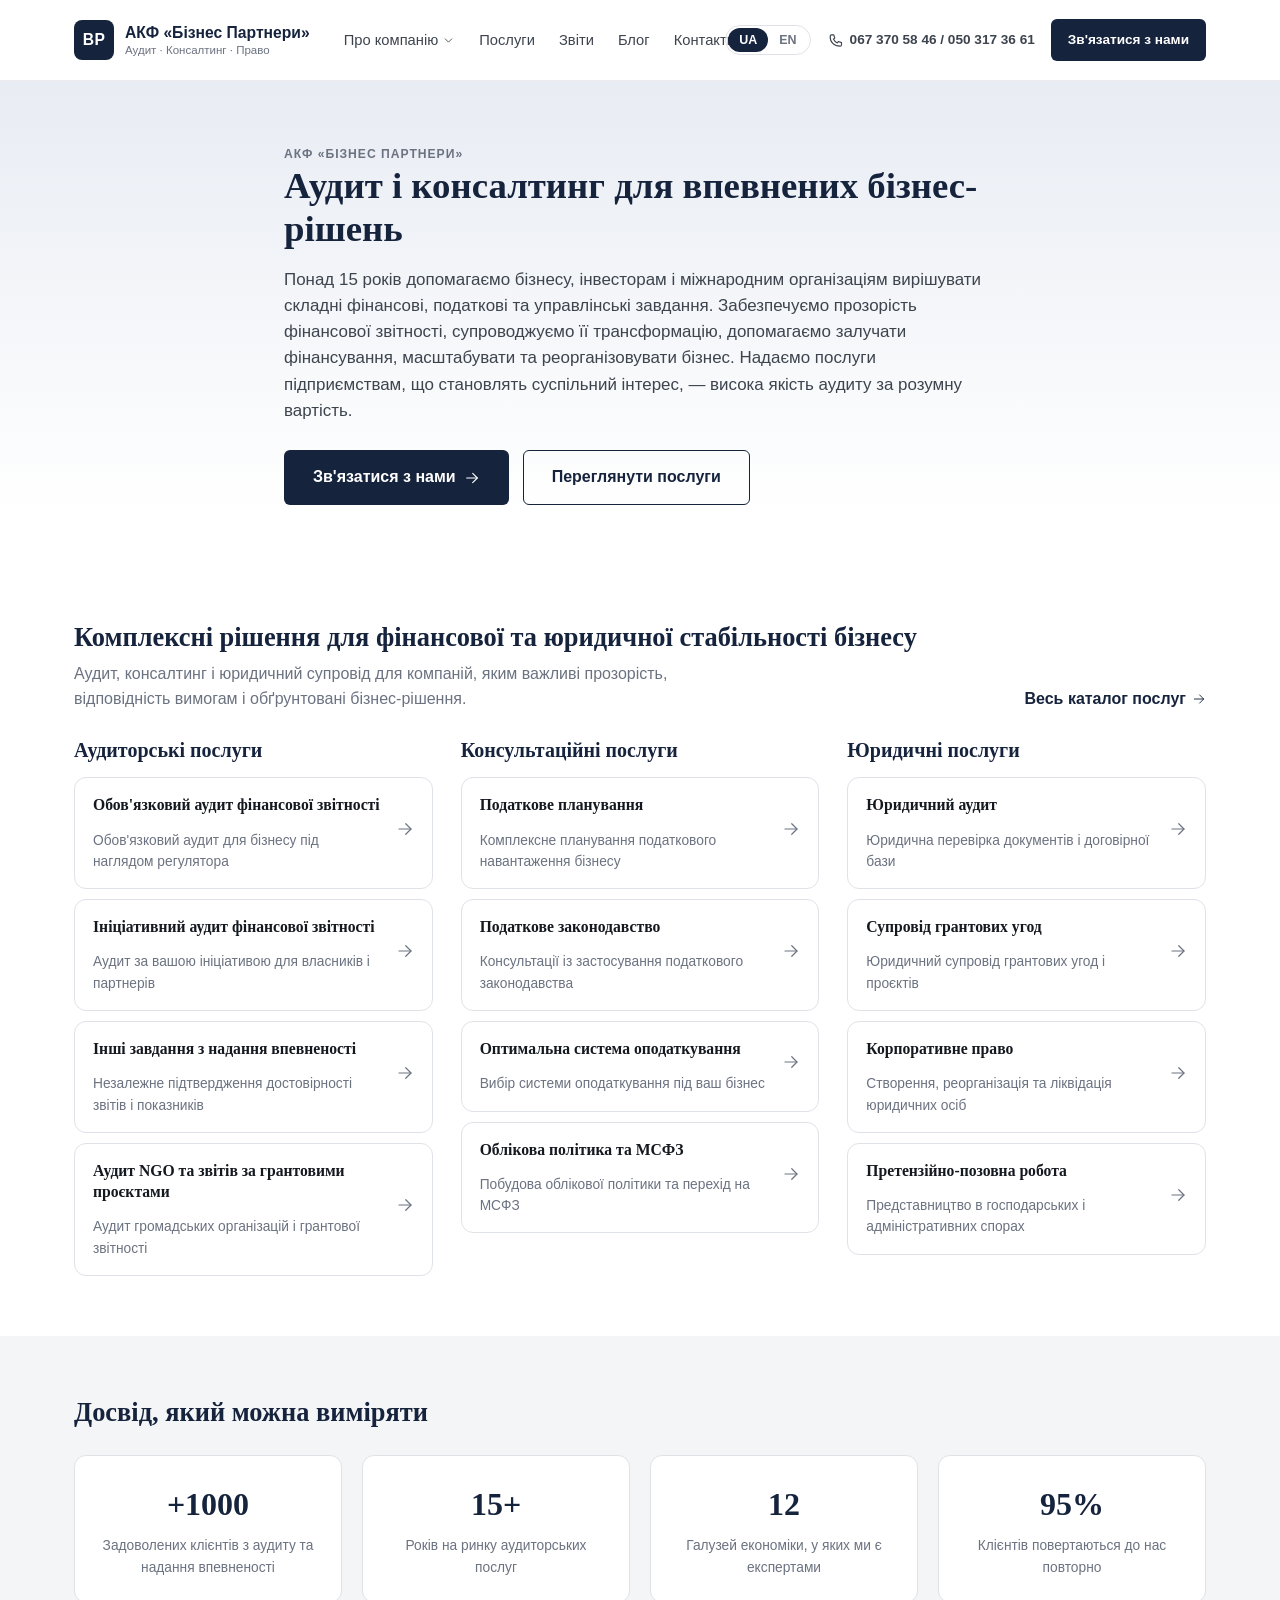
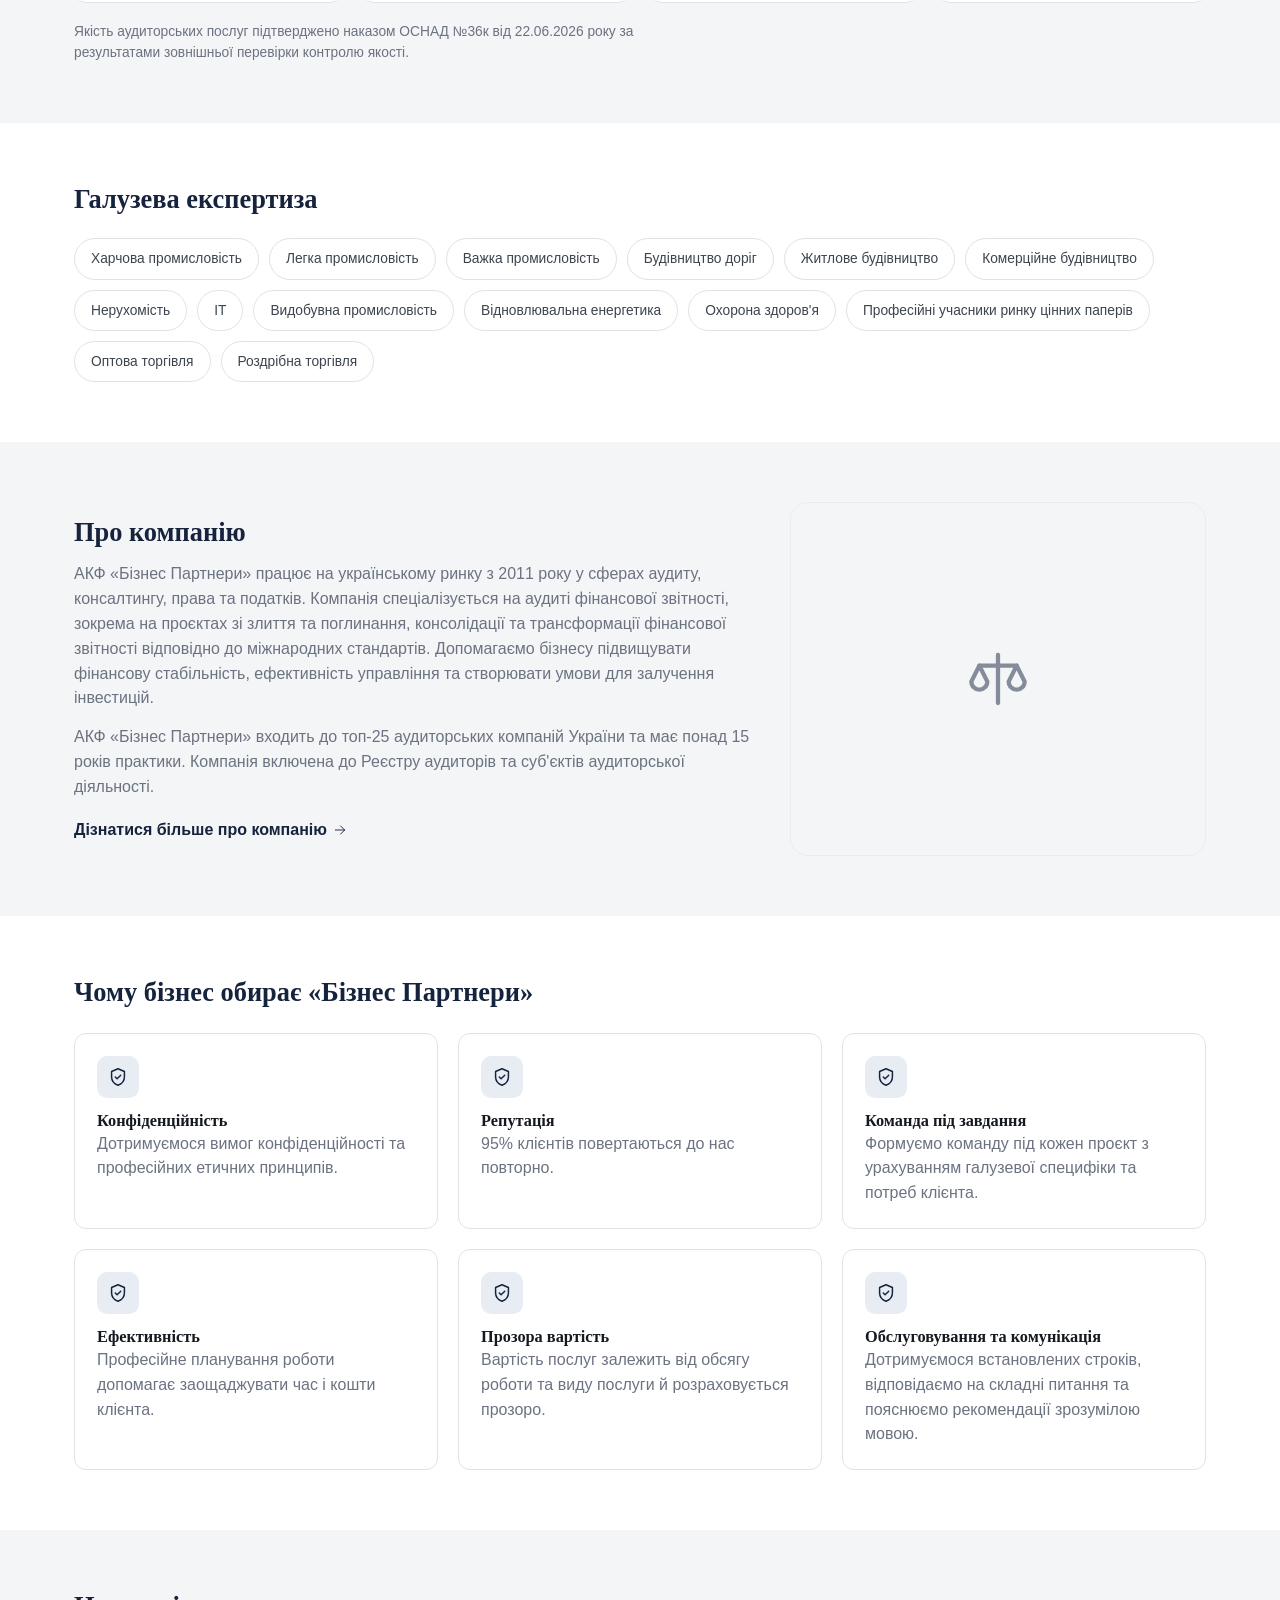
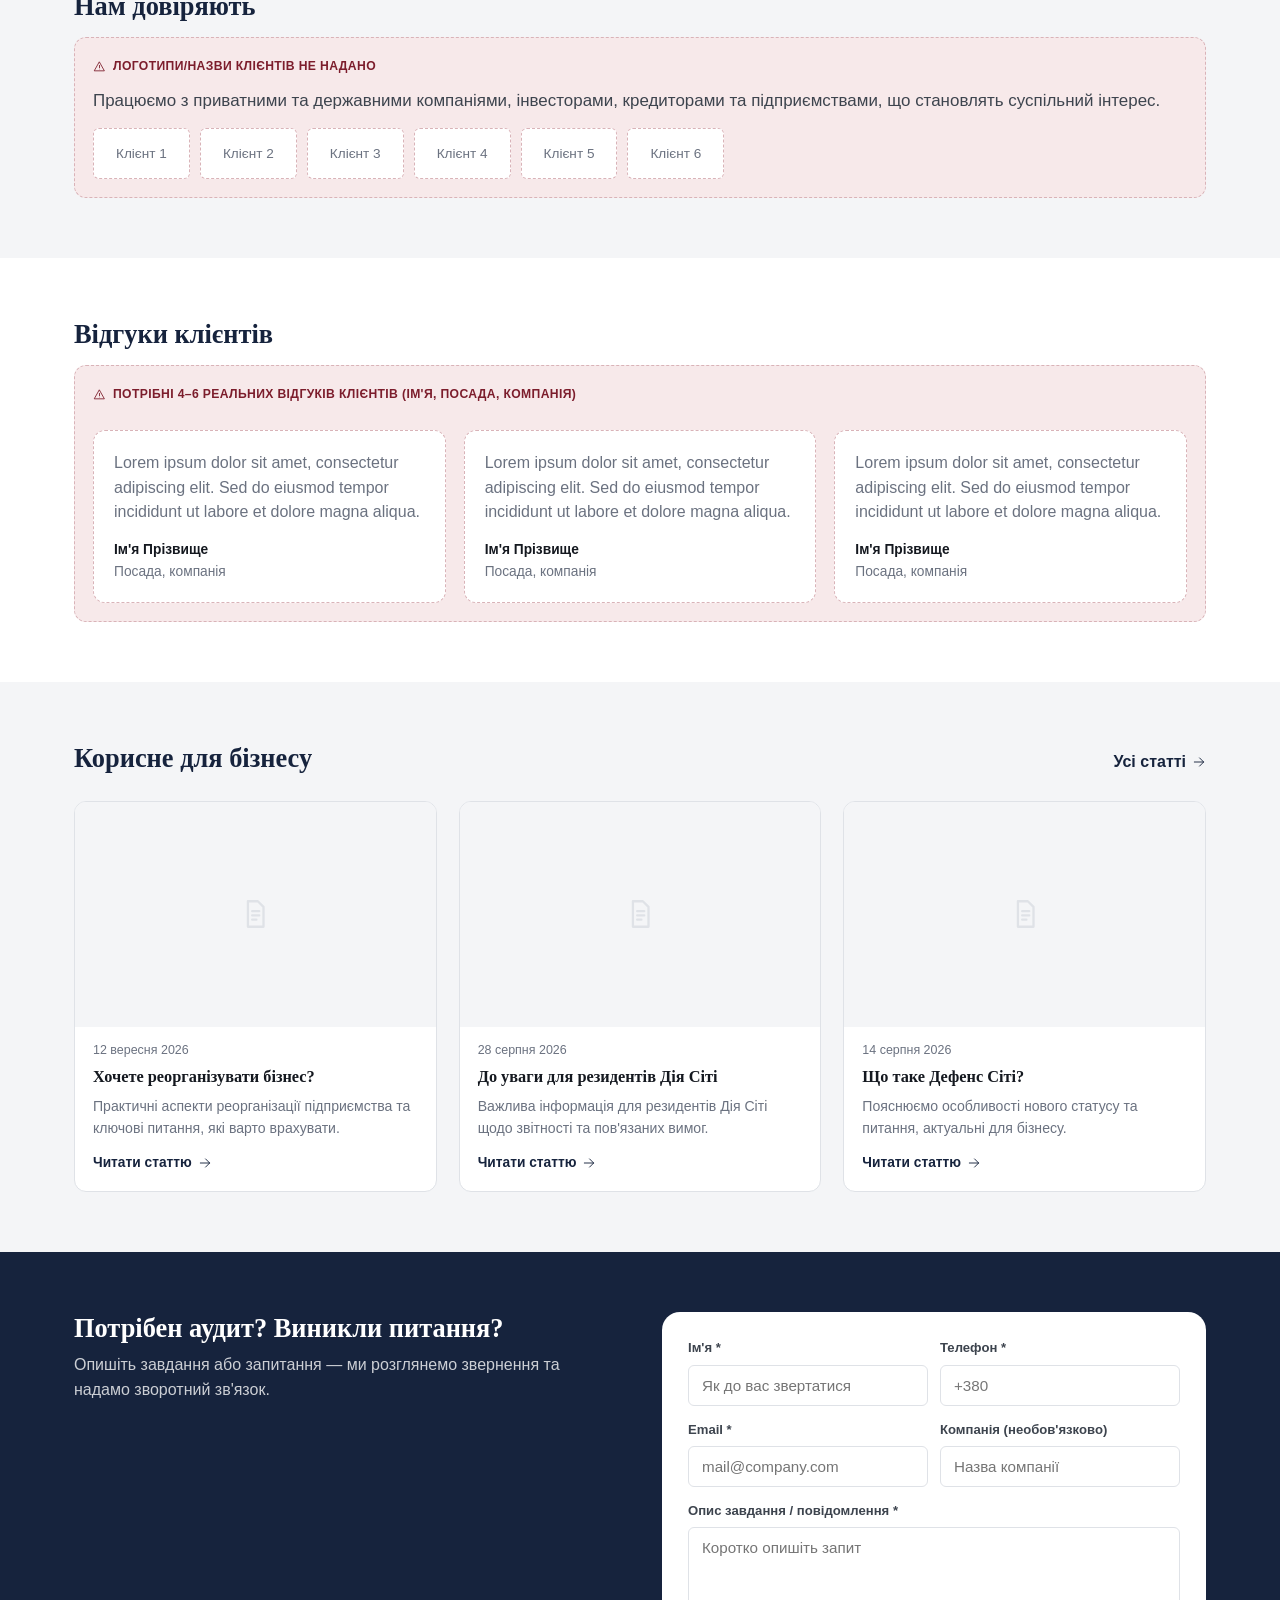
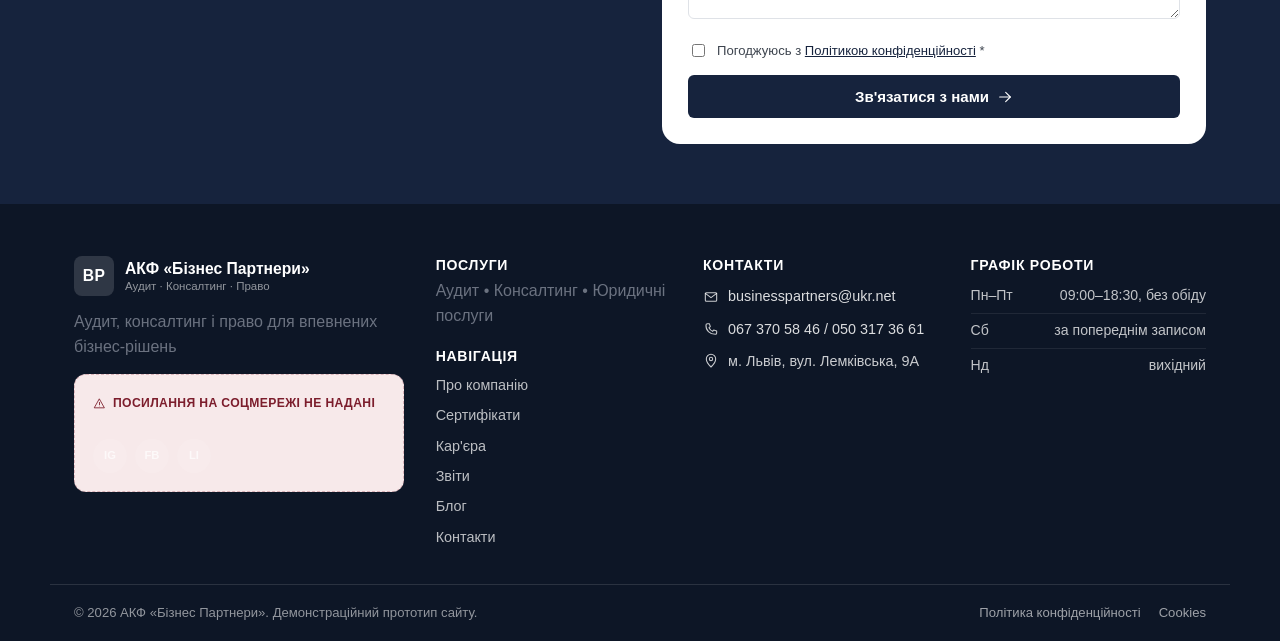
==== index.html @ 234cbbc7 "Перший прототип сайту АКФ «Бізнес Партнери» Повна структура сайту аудиторської компанії: головна, пр" ====
<!DOCTYPE html>
<html lang="uk">
<head>
<meta charset="UTF-8">
<meta name="viewport" content="width=device-width, initial-scale=1.0">
<title>АКФ «Бізнес Партнери» — Аудит, консалтинг і право для впевнених бізнес-рішень</title>
<meta name="description" content="Понад 15 років допомагаємо бізнесу, інвесторам і міжнародним організаціям вирішувати складні фінансові, податкові та управлінські завдання. Забезпечуємо пр…">
<link rel="stylesheet" href="assets/css/style.css">
</head>
<body data-depth="0">
<header class="site-header">
  <div class="container header-row">
    <button type="button" class="mobile-menu-toggle" id="mobile-menu-toggle" aria-label="Меню"><svg width="22" height="22" viewBox="0 0 24 24" fill="none" stroke="currentColor" stroke-width="1.6" stroke-linecap="round" stroke-linejoin="round"><line x1="4" y1="7" x2="20" y2="7"/><line x1="4" y1="12" x2="20" y2="12"/><line x1="4" y1="17" x2="20" y2="17"/></svg></button>
    <a class="brand" href="index.html"><span class="brand-mark">BP</span><span class="brand-text"><span class="brand-name">АКФ «Бізнес Партнери»</span><span class="brand-desc">Аудит · Консалтинг · Право</span></span></a>
    <nav class="main-nav" aria-label="Основна навігація">
      <div class="nav-item has-sub"><a href="about.html" class="">Про компанію <svg width="13" height="13" viewBox="0 0 24 24" fill="none" stroke="currentColor" stroke-width="1.6" stroke-linecap="round" stroke-linejoin="round" class="nav-caret"><polyline points="6,9 12,15 18,9"/></svg></a><div class="sub-menu"><a href="certificates.html">Сертифікати</a><a href="career.html">Кар'єра</a></div></div><a href="services.html" class="nav-link ">Послуги</a><a href="reports.html" class="nav-link ">Звіти</a><a href="blog.html" class="nav-link ">Блог</a><a href="contacts.html" class="nav-link ">Контакти</a>
    </nav>
    <div class="header-actions">
      <div class="lang-switch" id="lang-switch" aria-label="Вибір мови">
        <button type="button" class="lang-opt active" data-lang="ua">UA</button>
        <button type="button" class="lang-opt" data-lang="en" title="Англійська версія готується">EN</button>
      </div>
      <a class="header-phone" href="tel:+380673705846"><svg width="17" height="17" viewBox="0 0 24 24" fill="none" stroke="currentColor" stroke-width="1.6" stroke-linecap="round" stroke-linejoin="round"><path d="M6.5 4h3l1.5 4.5-2 1.5a12 12 0 0 0 5.5 5.5l1.5-2 4.5 1.5v3a2 2 0 0 1-2 2C10 20 4 14 4.5 6a2 2 0 0 1 2-2z"/></svg><span>067 370 58 46 / 050 317 36 61</span></a>
      <a class="btn btn-primary btn-sm" href="contacts.html">Зв'язатися з нами</a>
    </div>
  </div>
  <div class="mobile-nav" id="mobile-nav">
    <a href="about.html">Про компанію</a><a class="mobile-sub" href="certificates.html">— Сертифікати</a><a class="mobile-sub" href="career.html">— Кар'єра</a><a href="services.html">Послуги</a><a href="reports.html">Звіти</a><a href="blog.html">Блог</a><a href="contacts.html">Контакти</a>
    <a class="mobile-nav-phone" href="tel:+380673705846"><svg width="17" height="17" viewBox="0 0 24 24" fill="none" stroke="currentColor" stroke-width="1.6" stroke-linecap="round" stroke-linejoin="round"><path d="M6.5 4h3l1.5 4.5-2 1.5a12 12 0 0 0 5.5 5.5l1.5-2 4.5 1.5v3a2 2 0 0 1-2 2C10 20 4 14 4.5 6a2 2 0 0 1 2-2z"/></svg> 067 370 58 46 / 050 317 36 61</a>
    <a class="btn btn-primary btn-block" href="contacts.html">Зв'язатися з нами</a>
  </div>
</header>
<main id="main">

<section class="hero">
  <div class="container hero-inner">
    <div class="eyebrow">АКФ «Бізнес Партнери»</div>
    <h1 class="h1">Аудит і консалтинг для впевнених бізнес-рішень</h1>
    <p class="lede">Понад 15 років допомагаємо бізнесу, інвесторам і міжнародним організаціям вирішувати складні фінансові, податкові та управлінські завдання. Забезпечуємо прозорість фінансової звітності, супроводжуємо її трансформацію, допомагаємо залучати фінансування, масштабувати та реорганізовувати бізнес. Надаємо послуги підприємствам, що становлять суспільний інтерес, — висока якість аудиту за розумну вартість.</p>
    <div class="hero-actions">
      <a class="btn btn-primary btn-lg" href="contacts.html">Зв'язатися з нами <svg width="16" height="16" viewBox="0 0 24 24" fill="none" stroke="currentColor" stroke-width="1.6" stroke-linecap="round" stroke-linejoin="round"><line x1="4" y1="12" x2="20" y2="12"/><polyline points="13,5 20,12 13,19"/></svg></a>
      <a class="btn btn-outline btn-lg" href="services.html">Переглянути послуги</a>
    </div>
  </div>
</section>

<section class="section">
  <div class="container">
    <div class="head-row"><div><h2 class="h2">Комплексні рішення для фінансової та юридичної стабільності бізнесу</h2><p class="muted" style="max-width:640px;margin-top:8px">Аудит, консалтинг і юридичний супровід для компаній, яким важливі прозорість, відповідність вимогам і обґрунтовані бізнес-рішення.</p></div>
      <a class="link-arrow" href="services.html">Весь каталог послуг <svg width="14" height="14" viewBox="0 0 24 24" fill="none" stroke="currentColor" stroke-width="1.6" stroke-linecap="round" stroke-linejoin="round"><line x1="4" y1="12" x2="20" y2="12"/><polyline points="13,5 20,12 13,19"/></svg></a>
    </div>
    <div class="service-cat-grid"><div class="service-cat-block">
  <h3 class="h3">Аудиторські послуги</h3>
  <div class="service-row-list"><a class="service-row" href="service.html?slug=oboviazkovyi-audyt-finansovoi-zvitnosti">
  <div class="service-row-main">
    <h3 class="h4">Обов'язковий аудит фінансової звітності</h3>
    <p class="muted">Обов'язковий аудит для бізнесу під наглядом регулятора</p>
  </div>
  <span class="service-row-arrow"><svg width="18" height="18" viewBox="0 0 24 24" fill="none" stroke="currentColor" stroke-width="1.6" stroke-linecap="round" stroke-linejoin="round"><line x1="4" y1="12" x2="20" y2="12"/><polyline points="13,5 20,12 13,19"/></svg></span>
</a><a class="service-row" href="service.html?slug=initsiatyvnyi-audyt-finansovoi-zvitnosti">
  <div class="service-row-main">
    <h3 class="h4">Ініціативний аудит фінансової звітності</h3>
    <p class="muted">Аудит за вашою ініціативою для власників і партнерів</p>
  </div>
  <span class="service-row-arrow"><svg width="18" height="18" viewBox="0 0 24 24" fill="none" stroke="currentColor" stroke-width="1.6" stroke-linecap="round" stroke-linejoin="round"><line x1="4" y1="12" x2="20" y2="12"/><polyline points="13,5 20,12 13,19"/></svg></span>
</a><a class="service-row" href="service.html?slug=inshi-zavdannia-z-nadannia-vpevnenosti">
  <div class="service-row-main">
    <h3 class="h4">Інші завдання з надання впевненості</h3>
    <p class="muted">Незалежне підтвердження достовірності звітів і показників</p>
  </div>
  <span class="service-row-arrow"><svg width="18" height="18" viewBox="0 0 24 24" fill="none" stroke="currentColor" stroke-width="1.6" stroke-linecap="round" stroke-linejoin="round"><line x1="4" y1="12" x2="20" y2="12"/><polyline points="13,5 20,12 13,19"/></svg></span>
</a><a class="service-row" href="service.html?slug=audyt-ngo-ta-zvitiv-za-hrantovymy-proiektamy">
  <div class="service-row-main">
    <h3 class="h4">Аудит NGO та звітів за грантовими проєктами</h3>
    <p class="muted">Аудит громадських організацій і грантової звітності</p>
  </div>
  <span class="service-row-arrow"><svg width="18" height="18" viewBox="0 0 24 24" fill="none" stroke="currentColor" stroke-width="1.6" stroke-linecap="round" stroke-linejoin="round"><line x1="4" y1="12" x2="20" y2="12"/><polyline points="13,5 20,12 13,19"/></svg></span>
</a></div>
</div><div class="service-cat-block">
  <h3 class="h3">Консультаційні послуги</h3>
  <div class="service-row-list"><a class="service-row" href="service.html?slug=podatkove-planuvannia">
  <div class="service-row-main">
    <h3 class="h4">Податкове планування</h3>
    <p class="muted">Комплексне планування податкового навантаження бізнесу</p>
  </div>
  <span class="service-row-arrow"><svg width="18" height="18" viewBox="0 0 24 24" fill="none" stroke="currentColor" stroke-width="1.6" stroke-linecap="round" stroke-linejoin="round"><line x1="4" y1="12" x2="20" y2="12"/><polyline points="13,5 20,12 13,19"/></svg></span>
</a><a class="service-row" href="service.html?slug=podatkove-zakonodavstvo">
  <div class="service-row-main">
    <h3 class="h4">Податкове законодавство</h3>
    <p class="muted">Консультації із застосування податкового законодавства</p>
  </div>
  <span class="service-row-arrow"><svg width="18" height="18" viewBox="0 0 24 24" fill="none" stroke="currentColor" stroke-width="1.6" stroke-linecap="round" stroke-linejoin="round"><line x1="4" y1="12" x2="20" y2="12"/><polyline points="13,5 20,12 13,19"/></svg></span>
</a><a class="service-row" href="service.html?slug=optymalna-systema-opodatkuvannia">
  <div class="service-row-main">
    <h3 class="h4">Оптимальна система оподаткування</h3>
    <p class="muted">Вибір системи оподаткування під ваш бізнес</p>
  </div>
  <span class="service-row-arrow"><svg width="18" height="18" viewBox="0 0 24 24" fill="none" stroke="currentColor" stroke-width="1.6" stroke-linecap="round" stroke-linejoin="round"><line x1="4" y1="12" x2="20" y2="12"/><polyline points="13,5 20,12 13,19"/></svg></span>
</a><a class="service-row" href="service.html?slug=oblikova-polityka-ta-msfz">
  <div class="service-row-main">
    <h3 class="h4">Облікова політика та МСФЗ</h3>
    <p class="muted">Побудова облікової політики та перехід на МСФЗ</p>
  </div>
  <span class="service-row-arrow"><svg width="18" height="18" viewBox="0 0 24 24" fill="none" stroke="currentColor" stroke-width="1.6" stroke-linecap="round" stroke-linejoin="round"><line x1="4" y1="12" x2="20" y2="12"/><polyline points="13,5 20,12 13,19"/></svg></span>
</a></div>
</div><div class="service-cat-block">
  <h3 class="h3">Юридичні послуги</h3>
  <div class="service-row-list"><a class="service-row" href="service.html?slug=iurydychnyi-audyt">
  <div class="service-row-main">
    <h3 class="h4">Юридичний аудит</h3>
    <p class="muted">Юридична перевірка документів і договірної бази</p>
  </div>
  <span class="service-row-arrow"><svg width="18" height="18" viewBox="0 0 24 24" fill="none" stroke="currentColor" stroke-width="1.6" stroke-linecap="round" stroke-linejoin="round"><line x1="4" y1="12" x2="20" y2="12"/><polyline points="13,5 20,12 13,19"/></svg></span>
</a><a class="service-row" href="service.html?slug=suprovid-hrantovykh-uhod">
  <div class="service-row-main">
    <h3 class="h4">Супровід грантових угод</h3>
    <p class="muted">Юридичний супровід грантових угод і проєктів</p>
  </div>
  <span class="service-row-arrow"><svg width="18" height="18" viewBox="0 0 24 24" fill="none" stroke="currentColor" stroke-width="1.6" stroke-linecap="round" stroke-linejoin="round"><line x1="4" y1="12" x2="20" y2="12"/><polyline points="13,5 20,12 13,19"/></svg></span>
</a><a class="service-row" href="service.html?slug=korporatyvne-pravo">
  <div class="service-row-main">
    <h3 class="h4">Корпоративне право</h3>
    <p class="muted">Створення, реорганізація та ліквідація юридичних осіб</p>
  </div>
  <span class="service-row-arrow"><svg width="18" height="18" viewBox="0 0 24 24" fill="none" stroke="currentColor" stroke-width="1.6" stroke-linecap="round" stroke-linejoin="round"><line x1="4" y1="12" x2="20" y2="12"/><polyline points="13,5 20,12 13,19"/></svg></span>
</a><a class="service-row" href="service.html?slug=pretenziino-pozovna-robota">
  <div class="service-row-main">
    <h3 class="h4">Претензійно-позовна робота</h3>
    <p class="muted">Представництво в господарських і адміністративних спорах</p>
  </div>
  <span class="service-row-arrow"><svg width="18" height="18" viewBox="0 0 24 24" fill="none" stroke="currentColor" stroke-width="1.6" stroke-linecap="round" stroke-linejoin="round"><line x1="4" y1="12" x2="20" y2="12"/><polyline points="13,5 20,12 13,19"/></svg></span>
</a></div>
</div></div>
  </div>
</section>

<section class="section section-tint">
  <div class="container">
    <h2 class="h2">Досвід, який можна виміряти</h2>
    <div class="stat-grid"><div class="stat-card"><div class="stat-value">+1000</div><div class="stat-label">Задоволених клієнтів з аудиту та надання впевненості</div></div><div class="stat-card"><div class="stat-value">15+</div><div class="stat-label">Років на ринку аудиторських послуг</div></div><div class="stat-card"><div class="stat-value">12</div><div class="stat-label">Галузей економіки, у яких ми є експертами</div></div><div class="stat-card"><div class="stat-value">95%</div><div class="stat-label">Клієнтів повертаються до нас повторно</div></div></div>
    <p class="muted footnote">Якість аудиторських послуг підтверджено наказом ОСНАД №36к від 22.06.2026 року за результатами зовнішньої перевірки контролю якості.</p>
  </div>
</section>

<section class="section">
  <div class="container">
    <h2 class="h2">Галузева експертиза</h2>
    <div class="industry-row"><span class="industry-chip">Харчова промисловість</span><span class="industry-chip">Легка промисловість</span><span class="industry-chip">Важка промисловість</span><span class="industry-chip">Будівництво доріг</span><span class="industry-chip">Житлове будівництво</span><span class="industry-chip">Комерційне будівництво</span><span class="industry-chip">Нерухомість</span><span class="industry-chip">ІТ</span><span class="industry-chip">Видобувна промисловість</span><span class="industry-chip">Відновлювальна енергетика</span><span class="industry-chip">Охорона здоров'я</span><span class="industry-chip">Професійні учасники ринку цінних паперів</span><span class="industry-chip">Оптова торгівля</span><span class="industry-chip">Роздрібна торгівля</span></div>
  </div>
</section>

<section class="section section-tint">
  <div class="container about-split">
    <div>
      <h2 class="h2">Про компанію</h2>
      <p class="muted" style="margin-top:14px">АКФ «Бізнес Партнери» працює на українському ринку з 2011 року у сферах аудиту, консалтингу, права та податків. Компанія спеціалізується на аудиті фінансової звітності, зокрема на проєктах зі злиття та поглинання, консолідації та трансформації фінансової звітності відповідно до міжнародних стандартів. Допомагаємо бізнесу підвищувати фінансову стабільність, ефективність управління та створювати умови для залучення інвестицій.</p><p class="muted" style="margin-top:14px">АКФ «Бізнес Партнери» входить до топ-25 аудиторських компаній України та має понад 15 років практики. Компанія включена до Реєстру аудиторів та суб'єктів аудиторської діяльності.</p>
      <a class="link-arrow" style="margin-top:18px" href="about.html">Дізнатися більше про компанію <svg width="14" height="14" viewBox="0 0 24 24" fill="none" stroke="currentColor" stroke-width="1.6" stroke-linecap="round" stroke-linejoin="round"><line x1="4" y1="12" x2="20" y2="12"/><polyline points="13,5 20,12 13,19"/></svg></a>
    </div>
    <div class="about-figure"><svg width="64" height="64" viewBox="0 0 24 24" fill="none" stroke="currentColor" stroke-width="1.6" stroke-linecap="round" stroke-linejoin="round"><line x1="12" y1="3" x2="12" y2="21"/><line x1="5" y1="7" x2="19" y2="7"/><path d="M5 7l-3 6a3 3 0 0 0 6 0z"/><path d="M19 7l-3 6a3 3 0 0 0 6 0z"/></svg></div>
  </div>
</section>

<section class="section">
  <div class="container">
    <h2 class="h2">Чому бізнес обирає «Бізнес Партнери»</h2>
    <div class="adv-grid"><div class="adv-card"><div class="adv-icon"><svg width="22" height="22" viewBox="0 0 24 24" fill="none" stroke="currentColor" stroke-width="1.6" stroke-linecap="round" stroke-linejoin="round"><path d="M12 3l7 3v6c0 4.5-3 7.5-7 9-4-1.5-7-4.5-7-9V6z"/><polyline points="9,12 11,14 15,10"/></svg></div><h3 class="h4">Конфіденційність</h3><p class="muted">Дотримуємося вимог конфіденційності та професійних етичних принципів.</p></div><div class="adv-card"><div class="adv-icon"><svg width="22" height="22" viewBox="0 0 24 24" fill="none" stroke="currentColor" stroke-width="1.6" stroke-linecap="round" stroke-linejoin="round"><path d="M12 3l7 3v6c0 4.5-3 7.5-7 9-4-1.5-7-4.5-7-9V6z"/><polyline points="9,12 11,14 15,10"/></svg></div><h3 class="h4">Репутація</h3><p class="muted">95% клієнтів повертаються до нас повторно.</p></div><div class="adv-card"><div class="adv-icon"><svg width="22" height="22" viewBox="0 0 24 24" fill="none" stroke="currentColor" stroke-width="1.6" stroke-linecap="round" stroke-linejoin="round"><path d="M12 3l7 3v6c0 4.5-3 7.5-7 9-4-1.5-7-4.5-7-9V6z"/><polyline points="9,12 11,14 15,10"/></svg></div><h3 class="h4">Команда під завдання</h3><p class="muted">Формуємо команду під кожен проєкт з урахуванням галузевої специфіки та потреб клієнта.</p></div><div class="adv-card"><div class="adv-icon"><svg width="22" height="22" viewBox="0 0 24 24" fill="none" stroke="currentColor" stroke-width="1.6" stroke-linecap="round" stroke-linejoin="round"><path d="M12 3l7 3v6c0 4.5-3 7.5-7 9-4-1.5-7-4.5-7-9V6z"/><polyline points="9,12 11,14 15,10"/></svg></div><h3 class="h4">Ефективність</h3><p class="muted">Професійне планування роботи допомагає заощаджувати час і кошти клієнта.</p></div><div class="adv-card"><div class="adv-icon"><svg width="22" height="22" viewBox="0 0 24 24" fill="none" stroke="currentColor" stroke-width="1.6" stroke-linecap="round" stroke-linejoin="round"><path d="M12 3l7 3v6c0 4.5-3 7.5-7 9-4-1.5-7-4.5-7-9V6z"/><polyline points="9,12 11,14 15,10"/></svg></div><h3 class="h4">Прозора вартість</h3><p class="muted">Вартість послуг залежить від обсягу роботи та виду послуги й розраховується прозоро.</p></div><div class="adv-card"><div class="adv-icon"><svg width="22" height="22" viewBox="0 0 24 24" fill="none" stroke="currentColor" stroke-width="1.6" stroke-linecap="round" stroke-linejoin="round"><path d="M12 3l7 3v6c0 4.5-3 7.5-7 9-4-1.5-7-4.5-7-9V6z"/><polyline points="9,12 11,14 15,10"/></svg></div><h3 class="h4">Обслуговування та комунікація</h3><p class="muted">Дотримуємося встановлених строків, відповідаємо на складні питання та пояснюємо рекомендації зрозумілою мовою.</p></div></div>
  </div>
</section>

<section class="section section-tint">
  <div class="container">
    <h2 class="h2">Нам довіряють</h2>
    <div class="needs-content"><div class="needs-content-tag"><svg width="13" height="13" viewBox="0 0 24 24" fill="none" stroke="currentColor" stroke-width="1.6" stroke-linecap="round" stroke-linejoin="round"><path d="M12 4l9 16H3z"/><line x1="12" y1="10" x2="12" y2="14.5"/><circle cx="12" cy="17" r="0.6" fill="currentColor" stroke="none"/></svg><span>Логотипи/назви клієнтів не надано</span></div><p class="lede">Працюємо з приватними та державними компаніями, інвесторами, кредиторами та підприємствами, що становлять суспільний інтерес.</p><div class="client-tile-row"><div class="client-tile">Клієнт 1</div><div class="client-tile">Клієнт 2</div><div class="client-tile">Клієнт 3</div><div class="client-tile">Клієнт 4</div><div class="client-tile">Клієнт 5</div><div class="client-tile">Клієнт 6</div></div></div>
  </div>
</section>

<section class="section">
  <div class="container">
    <h2 class="h2">Відгуки клієнтів</h2>
    <div class="needs-content"><div class="needs-content-tag"><svg width="13" height="13" viewBox="0 0 24 24" fill="none" stroke="currentColor" stroke-width="1.6" stroke-linecap="round" stroke-linejoin="round"><path d="M12 4l9 16H3z"/><line x1="12" y1="10" x2="12" y2="14.5"/><circle cx="12" cy="17" r="0.6" fill="currentColor" stroke="none"/></svg><span>Потрібні 4–6 реальних відгуків клієнтів (ім'я, посада, компанія)</span></div><div class="review-grid"><div class="review-card">
  <p class="muted">Lorem ipsum dolor sit amet, consectetur adipiscing elit. Sed do eiusmod tempor incididunt ut labore et dolore magna aliqua.</p>
  <div class="review-author"><strong>Ім'я Прізвище</strong><span class="muted">Посада, компанія</span></div>
</div><div class="review-card">
  <p class="muted">Lorem ipsum dolor sit amet, consectetur adipiscing elit. Sed do eiusmod tempor incididunt ut labore et dolore magna aliqua.</p>
  <div class="review-author"><strong>Ім'я Прізвище</strong><span class="muted">Посада, компанія</span></div>
</div><div class="review-card">
  <p class="muted">Lorem ipsum dolor sit amet, consectetur adipiscing elit. Sed do eiusmod tempor incididunt ut labore et dolore magna aliqua.</p>
  <div class="review-author"><strong>Ім'я Прізвище</strong><span class="muted">Посада, компанія</span></div>
</div></div></div>
  </div>
</section>

<section class="section section-tint">
  <div class="container">
    <div class="head-row"><h2 class="h2">Корисне для бізнесу</h2><a class="link-arrow" href="blog.html">Усі статті <svg width="14" height="14" viewBox="0 0 24 24" fill="none" stroke="currentColor" stroke-width="1.6" stroke-linecap="round" stroke-linejoin="round"><line x1="4" y1="12" x2="20" y2="12"/><polyline points="13,5 20,12 13,19"/></svg></a></div>
    <div class="article-grid"><a class="article-card" href="blog/reorganize-business.html">
  <div class="article-thumb"><svg width="34" height="34" viewBox="0 0 24 24" fill="none" stroke="currentColor" stroke-width="1.6" stroke-linecap="round" stroke-linejoin="round"><path d="M7 3h7l4 4v14H7z"/><line x1="10" y1="10" x2="15" y2="10"/><line x1="10" y1="13" x2="15" y2="13"/><line x1="10" y1="16" x2="13" y2="16"/></svg></div>
  <div class="article-date muted">12 вересня 2026</div>
  <h3 class="h4">Хочете реорганізувати бізнес?</h3>
  <p class="muted">Практичні аспекти реорганізації підприємства та ключові питання, які варто врахувати.</p>
  <span class="link-arrow">Читати статтю <svg width="14" height="14" viewBox="0 0 24 24" fill="none" stroke="currentColor" stroke-width="1.6" stroke-linecap="round" stroke-linejoin="round"><line x1="4" y1="12" x2="20" y2="12"/><polyline points="13,5 20,12 13,19"/></svg></span>
</a><a class="article-card" href="blog/diia-city-residents.html">
  <div class="article-thumb"><svg width="34" height="34" viewBox="0 0 24 24" fill="none" stroke="currentColor" stroke-width="1.6" stroke-linecap="round" stroke-linejoin="round"><path d="M7 3h7l4 4v14H7z"/><line x1="10" y1="10" x2="15" y2="10"/><line x1="10" y1="13" x2="15" y2="13"/><line x1="10" y1="16" x2="13" y2="16"/></svg></div>
  <div class="article-date muted">28 серпня 2026</div>
  <h3 class="h4">До уваги для резидентів Дія Сіті</h3>
  <p class="muted">Важлива інформація для резидентів Дія Сіті щодо звітності та пов'язаних вимог.</p>
  <span class="link-arrow">Читати статтю <svg width="14" height="14" viewBox="0 0 24 24" fill="none" stroke="currentColor" stroke-width="1.6" stroke-linecap="round" stroke-linejoin="round"><line x1="4" y1="12" x2="20" y2="12"/><polyline points="13,5 20,12 13,19"/></svg></span>
</a><a class="article-card" href="blog/defense-city.html">
  <div class="article-thumb"><svg width="34" height="34" viewBox="0 0 24 24" fill="none" stroke="currentColor" stroke-width="1.6" stroke-linecap="round" stroke-linejoin="round"><path d="M7 3h7l4 4v14H7z"/><line x1="10" y1="10" x2="15" y2="10"/><line x1="10" y1="13" x2="15" y2="13"/><line x1="10" y1="16" x2="13" y2="16"/></svg></div>
  <div class="article-date muted">14 серпня 2026</div>
  <h3 class="h4">Що таке Дефенс Сіті?</h3>
  <p class="muted">Пояснюємо особливості нового статусу та питання, актуальні для бізнесу.</p>
  <span class="link-arrow">Читати статтю <svg width="14" height="14" viewBox="0 0 24 24" fill="none" stroke="currentColor" stroke-width="1.6" stroke-linecap="round" stroke-linejoin="round"><line x1="4" y1="12" x2="20" y2="12"/><polyline points="13,5 20,12 13,19"/></svg></span>
</a></div>
  </div>
</section>

<section class="section cta-section" id="consultation">
  <div class="container cta-inner">
    <div>
      <h2 class="h2" style="color:#fff">Потрібен аудит? Виникли питання?</h2>
      <p class="muted-light">Опишіть завдання або запитання — ми розглянемо звернення та надамо зворотний зв'язок.</p>
    </div>
    <div class="cta-form-card"><div class="form-wrap">
<form class="stacked-form" id="home-consult-form" novalidate>
  
  <div class="form-row">
    <div class="form-block"><label>Ім'я *</label><input type="text" name="name" required placeholder="Як до вас звертатися"></div>
    <div class="form-block"><label>Телефон *</label><input type="tel" name="phone" required placeholder="+380"></div>
  </div>
  <div class="form-row">
    <div class="form-block"><label>Email *</label><input type="email" name="email" required placeholder="mail@company.com"></div>
    <div class="form-block"><label>Компанія (необов'язково)</label><input type="text" name="company" placeholder="Назва компанії"></div>
  </div>
  <div class="form-block"><label>Опис завдання / повідомлення *</label><textarea name="message" rows="4" required placeholder="Коротко опишіть запит"></textarea></div>
  <label class="checkbox-row"><input type="checkbox" name="agree" required><span>Погоджуюсь з <a href="privacy.html">Політикою конфіденційності</a> *</span></label>
  <button type="submit" class="btn btn-primary btn-block">Зв'язатися з нами <svg width="16" height="16" viewBox="0 0 24 24" fill="none" stroke="currentColor" stroke-width="1.6" stroke-linecap="round" stroke-linejoin="round"><line x1="4" y1="12" x2="20" y2="12"/><polyline points="13,5 20,12 13,19"/></svg></button>
</form>
<div class="form-success" id="home-consult-success" hidden>
  <div class="fs-icon"><svg width="16" height="16" viewBox="0 0 24 24" fill="none" stroke="currentColor" stroke-width="1.6" stroke-linecap="round" stroke-linejoin="round"><polyline points="5,13 10,18 19,7"/></svg></div>
  <div><div class="fs-title">Дякуємо, звернення надіслано</div><p class="muted" style="margin:2px 0 0">Ми зв'яжемося з вами найближчим часом.</p></div>
</div>
</div></div>
  </div>
</section>

</main>
<footer class="site-footer">
  <div class="container footer-grid">
    <div class="footer-col footer-brand-col">
      <a class="brand" href="index.html"><span class="brand-mark">BP</span><span class="brand-text"><span class="brand-name">АКФ «Бізнес Партнери»</span><span class="brand-desc">Аудит · Консалтинг · Право</span></span></a>
      <p class="muted" style="margin-top:14px">Аудит, консалтинг і право для впевнених бізнес-рішень</p>
      <div class="needs-content"><div class="needs-content-tag"><svg width="13" height="13" viewBox="0 0 24 24" fill="none" stroke="currentColor" stroke-width="1.6" stroke-linecap="round" stroke-linejoin="round"><path d="M12 4l9 16H3z"/><line x1="12" y1="10" x2="12" y2="14.5"/><circle cx="12" cy="17" r="0.6" fill="currentColor" stroke="none"/></svg><span>Посилання на соцмережі не надані</span></div><div class="social-row"><span class="social-icon">IG</span><span class="social-icon">FB</span><span class="social-icon">LI</span></div></div>
    </div>
    <div class="footer-col">
      <h4>Послуги</h4>
      <p class="muted">Аудит • Консалтинг • Юридичні послуги</p>
      <h4 style="margin-top:18px">Навігація</h4>
      <div class="footer-links"><a href="about.html">Про компанію</a><a href="certificates.html">Сертифікати</a><a href="career.html">Кар'єра</a><a href="reports.html">Звіти</a><a href="blog.html">Блог</a><a href="contacts.html">Контакти</a></div>
    </div>
    <div class="footer-col">
      <h4>Контакти</h4>
      <div class="footer-contact-row"><svg width="16" height="16" viewBox="0 0 24 24" fill="none" stroke="currentColor" stroke-width="1.6" stroke-linecap="round" stroke-linejoin="round"><rect x="3.5" y="5.5" width="17" height="13" rx="1.5"/><polyline points="3.5,6.5 12,13 20.5,6.5"/></svg><a href="mailto:businesspartners@ukr.net">businesspartners@ukr.net</a></div>
      <div class="footer-contact-row"><svg width="16" height="16" viewBox="0 0 24 24" fill="none" stroke="currentColor" stroke-width="1.6" stroke-linecap="round" stroke-linejoin="round"><path d="M6.5 4h3l1.5 4.5-2 1.5a12 12 0 0 0 5.5 5.5l1.5-2 4.5 1.5v3a2 2 0 0 1-2 2C10 20 4 14 4.5 6a2 2 0 0 1 2-2z"/></svg><a href="tel:+380673705846">067 370 58 46 / 050 317 36 61</a></div>
      <div class="footer-contact-row"><svg width="16" height="16" viewBox="0 0 24 24" fill="none" stroke="currentColor" stroke-width="1.6" stroke-linecap="round" stroke-linejoin="round"><path d="M12 21s7-6.5 7-12a7 7 0 0 0-14 0c0 5.5 7 12 7 12z"/><circle cx="12" cy="9" r="2.5"/></svg><span>м. Львів, вул. Лемківська, 9А</span></div>
    </div>
    <div class="footer-col">
      <h4>Графік роботи</h4>
      <div class="hours-row"><span>Пн–Пт</span><span>09:00–18:30, без обіду</span></div><div class="hours-row"><span>Сб</span><span>за попереднім записом</span></div><div class="hours-row"><span>Нд</span><span>вихідний</span></div>
    </div>
  </div>
  <div class="container footer-bottom">
    <span>© 2026 АКФ «Бізнес Партнери». Демонстраційний прототип сайту.</span>
    <div class="footer-legal">
      <a href="privacy.html">Політика конфіденційності</a>
      <a href="cookies.html">Cookies</a>
    </div>
  </div>
</footer>
<script src="assets/js/services-data.js"></script>
<script src="assets/js/main.js"></script>
</body>
</html>
---- assets/css/style.css ----
/* ==========================================================================
   АКФ «Бізнес Партнери» — прототип. Design tokens
   Чорно-білий wireframe із темно-синім акцентом; бордовий (burgundy)
   зарезервований ВИКЛЮЧНО для позначення lorem-ipsum/відсутнього контенту.
   ========================================================================== */
:root{
  --ink:#14181f; --ink-soft:#3d444e; --muted:#6b7280;
  --paper:#ffffff; --paper-2:#f4f5f7; --line:#dfe2e7; --line-soft:#ececef;
  --navy:#16233d; --navy-dark:#0d1626; --navy-tint:#e8ecf3;
  --burgundy:#7c1d2c; --burgundy-tint:#f7e9ea; --burgundy-line:#d9b3b8;
  --ok:#1f8a4c; --ok-tint:#e5f6ec; --danger:#c62828;
  --radius-s:6px; --radius-m:12px; --radius-l:18px;
  --shadow-s:0 1px 3px rgba(20,20,20,0.06), 0 1px 2px rgba(20,20,20,0.04);
  --shadow-m:0 10px 26px rgba(20,20,20,0.09);
  --font: Georgia, "Times New Roman", "Noto Serif", serif;
  --font-ui: -apple-system, BlinkMacSystemFont, "Segoe UI", Roboto, Helvetica, Arial, sans-serif;
}

*{ box-sizing:border-box; }
html{ scroll-behavior:smooth; }
body{
  margin:0; font-family:var(--font-ui); color:var(--ink); background:var(--paper);
  -webkit-font-smoothing:antialiased; line-height:1.55;
}
img{ max-width:100%; display:block; }
a{ color:inherit; text-decoration:none; }
ul{ margin:0; padding:0; list-style:none; }
button{ font-family:inherit; cursor:pointer; }
input, select, textarea{ font-family:inherit; font-size:0.95rem; }

.container{ max-width:1180px; margin:0 auto; padding:0 24px; }
h1,.h1{ font-family:var(--font); font-weight:700; font-size:2.3rem; line-height:1.18; margin:0; color:var(--navy); }
h2,.h2{ font-family:var(--font); font-weight:700; font-size:1.65rem; line-height:1.24; margin:0; color:var(--navy); }
h3,.h3{ font-family:var(--font); font-weight:700; font-size:1.25rem; line-height:1.3; margin:0; color:var(--navy); }
h4,.h4{ font-weight:700; font-size:1.02rem; line-height:1.35; margin:0; color:var(--ink); }
.lede{ font-size:1.06rem; color:var(--ink-soft); margin:0; }
.muted{ color:var(--muted); margin:0; }
.muted-light{ color:rgba(255,255,255,0.78); margin:8px 0 0; }
.eyebrow{ font-size:0.76rem; font-weight:700; letter-spacing:0.08em; text-transform:uppercase; color:var(--muted); }

.section{ padding:60px 0; }
.section-tint{ background:var(--paper-2); }
.head-row{ display:flex; align-items:flex-end; justify-content:space-between; gap:16px; margin-bottom:26px; flex-wrap:wrap; }
.link-arrow{ display:inline-flex; align-items:center; gap:6px; font-weight:600; color:var(--navy); white-space:nowrap; }
.link-arrow:hover{ color:var(--burgundy); }
.footnote{ margin-top:18px; font-size:0.86rem; max-width:640px; }

/* buttons */
.btn{
  display:inline-flex; align-items:center; justify-content:center; gap:8px;
  padding:12px 22px; border-radius:var(--radius-s); font-weight:600; font-size:0.94rem;
  border:1px solid transparent; cursor:pointer; transition:all .15s ease; white-space:nowrap;
  font-family:var(--font-ui);
}
.btn-primary{ background:var(--navy); color:#fff; }
.btn-primary:hover{ background:var(--navy-dark); }
.btn-outline{ background:transparent; border-color:var(--navy); color:var(--navy); }
.btn-outline:hover{ background:var(--navy); color:#fff; }
.btn-outline-light{ background:transparent; border-color:rgba(255,255,255,0.6); color:#fff; }
.btn-outline-light:hover{ background:#fff; color:var(--navy); }
.btn-lg{ padding:14px 28px; font-size:1rem; }
.btn-sm{ padding:9px 16px; font-size:0.85rem; }
.btn-block{ width:100%; }

/* ---------------------------------------------------------------------- */
/* Header                                                                  */
/* ---------------------------------------------------------------------- */
.site-header{ position:sticky; top:0; z-index:60; background:rgba(255,255,255,0.97); backdrop-filter:saturate(180%) blur(8px); border-bottom:1px solid var(--line-soft); }
.header-row{ display:flex; align-items:center; gap:22px; height:80px; }
.brand{ display:flex; align-items:center; gap:11px; flex-shrink:0; }
.brand-mark{ width:40px; height:40px; border-radius:8px; background:var(--navy); color:#fff; display:flex; align-items:center; justify-content:center; font-weight:800; font-size:0.98rem; flex-shrink:0; font-family:var(--font-ui); letter-spacing:0.02em; }
.brand-text{ display:flex; flex-direction:column; line-height:1.25; min-width:0; }
.brand-name{ font-weight:700; font-size:0.98rem; white-space:nowrap; color:var(--navy); }
.brand-desc{ font-size:0.72rem; color:var(--muted); white-space:nowrap; }
.main-nav{ display:flex; align-items:center; gap:24px; flex:1; min-width:0; margin-left:12px; }
.nav-link{ font-size:0.92rem; font-weight:500; color:var(--ink-soft); white-space:nowrap; }
.nav-link:hover, .nav-link.active{ color:var(--navy); }
.nav-item{ position:relative; }
.nav-item > a{ display:flex; align-items:center; gap:4px; font-size:0.92rem; font-weight:500; color:var(--ink-soft); white-space:nowrap; }
.nav-item > a:hover, .nav-item > a.active{ color:var(--navy); }
.nav-caret{ transition:transform .15s ease; }
.nav-item:hover .nav-caret{ transform:rotate(180deg); }
.sub-menu{
  position:absolute; top:100%; left:0; background:#fff; border:1px solid var(--line);
  border-radius:var(--radius-m); box-shadow:var(--shadow-m); padding:8px; min-width:200px;
  display:grid; opacity:0; visibility:hidden; transform:translateY(6px); transition:all .15s ease;
}
.nav-item:hover .sub-menu{ opacity:1; visibility:visible; transform:translateY(0); }
.sub-menu a{ padding:9px 12px; border-radius:var(--radius-s); font-size:0.9rem; color:var(--ink-soft); }
.sub-menu a:hover{ background:var(--paper-2); color:var(--navy); }
.header-actions{ display:flex; align-items:center; gap:16px; margin-left:auto; flex-shrink:0; }
.lang-switch{ display:flex; align-items:center; border:1px solid var(--line); border-radius:999px; padding:2px; }
.lang-opt{ background:none; border:none; padding:5px 11px; border-radius:999px; font-size:0.78rem; font-weight:700; color:var(--muted); }
.lang-opt.active{ background:var(--navy); color:#fff; }
.lang-opt.lang-soon{ background:var(--burgundy-tint); color:var(--burgundy); }
.header-phone{ display:flex; align-items:center; gap:6px; font-weight:600; font-size:0.85rem; white-space:nowrap; color:var(--ink-soft); }
.header-phone:hover{ color:var(--navy); }
.mobile-menu-toggle{ display:none; background:none; border:none; padding:6px; color:var(--navy); }
.mobile-nav{ display:none; flex-direction:column; padding:8px 24px 18px; border-top:1px solid var(--line-soft); gap:2px; }
.mobile-nav a{ padding:11px 0; font-weight:500; color:var(--ink-soft); border-bottom:1px solid var(--line-soft); }
.mobile-nav a.mobile-sub{ padding-left:14px; font-size:0.9rem; color:var(--muted); }
.mobile-nav-phone{ display:flex; align-items:center; gap:8px; font-weight:600; color:var(--navy) !important; border-bottom:none !important; }
.mobile-nav .btn{ margin-top:12px; }
.site-header.mobile-open .mobile-nav{ display:flex; }

@media (max-width:1080px){
  .main-nav{ display:none; }
  .mobile-menu-toggle{ display:flex; }
  .header-phone span{ display:none; }
  .lang-switch{ display:none; }
}
@media (max-width:520px){
  .header-actions .btn-sm{ display:none; }
  .header-phone{ display:none; }
}

/* ---------------------------------------------------------------------- */
/* Footer                                                                  */
/* ---------------------------------------------------------------------- */
.site-footer{ background:var(--navy-dark); color:rgba(255,255,255,0.82); padding:52px 0 0; margin-top:0; }
.site-footer .brand-name{ color:#fff; }
.site-footer .brand-desc{ color:rgba(255,255,255,0.55); }
.site-footer .brand-mark{ background:rgba(255,255,255,0.14); }
.footer-grid{ display:grid; grid-template-columns:1.4fr 1fr 1fr 1fr; gap:32px; padding-bottom:36px; border-bottom:1px solid rgba(255,255,255,0.12); }
.footer-col h4{ color:#fff; font-size:0.88rem; text-transform:uppercase; letter-spacing:0.05em; margin:0 0 4px; }
.footer-links{ display:flex; flex-direction:column; gap:8px; margin-top:8px; }
.footer-links a{ color:rgba(255,255,255,0.72); font-size:0.9rem; }
.footer-links a:hover{ color:#fff; }
.footer-contact-row{ display:flex; align-items:center; gap:9px; font-size:0.9rem; margin-top:10px; color:rgba(255,255,255,0.78); }
.footer-contact-row a{ color:rgba(255,255,255,0.85); }
.hours-row{ display:flex; justify-content:space-between; gap:12px; font-size:0.88rem; padding:6px 0; color:rgba(255,255,255,0.75); border-bottom:1px solid rgba(255,255,255,0.08); }
.hours-row:last-child{ border-bottom:none; }
.social-row{ display:flex; gap:8px; margin-top:14px; }
.social-icon{ width:34px; height:34px; border-radius:50%; background:rgba(255,255,255,0.1); display:flex; align-items:center; justify-content:center; font-size:0.7rem; font-weight:700; color:rgba(255,255,255,0.7); }
.footer-bottom{ display:flex; justify-content:space-between; align-items:center; padding:18px 24px; font-size:0.82rem; color:rgba(255,255,255,0.55); flex-wrap:wrap; gap:10px; }
.footer-legal{ display:flex; gap:18px; }
.footer-legal a{ color:rgba(255,255,255,0.6); }
.footer-legal a:hover{ color:#fff; }
@media (max-width:900px){ .footer-grid{ grid-template-columns:1fr 1fr; } }
@media (max-width:560px){ .footer-grid{ grid-template-columns:1fr; } }

/* ---------------------------------------------------------------------- */
/* Hero / page-hero                                                       */
/* ---------------------------------------------------------------------- */
.hero{ padding:64px 0 56px; background:linear-gradient(180deg, var(--navy-tint), #fff 90%); }
.hero-inner{ max-width:760px; }
.hero-inner .lede{ margin-top:16px; }
.hero-actions{ display:flex; gap:14px; margin-top:26px; flex-wrap:wrap; }
.page-hero{ padding:44px 0 40px; background:var(--navy-tint); }
.page-hero h1{ margin-bottom:10px; }
.page-hero .btn{ margin-top:18px; }

.breadcrumbs{ display:flex; align-items:center; gap:8px; padding:16px 24px 0; font-size:0.85rem; color:var(--muted); flex-wrap:wrap; }
.breadcrumbs a{ color:var(--muted); }
.breadcrumbs a:hover{ color:var(--navy); }
.bc-sep{ display:flex; color:var(--line); }
.bc-current{ color:var(--ink); font-weight:600; }

/* ---------------------------------------------------------------------- */
/* Cards / grids                                                          */
/* ---------------------------------------------------------------------- */
.stat-grid{ display:grid; grid-template-columns:repeat(4,1fr); gap:20px; margin-top:26px; }
.stat-card{ background:#fff; border:1px solid var(--line); border-radius:var(--radius-m); padding:24px 20px; text-align:center; min-width:0; }
.stat-value{ font-family:var(--font); font-weight:800; font-size:2rem; color:var(--navy); }
.stat-label{ margin-top:6px; font-size:0.86rem; color:var(--muted); }
@media (max-width:900px){ .stat-grid{ grid-template-columns:1fr 1fr; } }
@media (max-width:480px){ .stat-grid{ grid-template-columns:1fr; } }

.industry-row{ display:flex; flex-wrap:wrap; gap:10px; margin-top:22px; }
.industry-chip{ padding:9px 16px; border:1px solid var(--line); border-radius:999px; font-size:0.86rem; color:var(--ink-soft); background:#fff; }

.about-split{ display:grid; grid-template-columns:1.3fr 0.8fr; gap:40px; align-items:center; }
.about-figure{ background:var(--paper-2); border:1px solid var(--line); border-radius:var(--radius-l); aspect-ratio:4/3.4; display:flex; align-items:center; justify-content:center; color:var(--navy); opacity:0.5; }
@media (max-width:900px){ .about-split{ grid-template-columns:1fr; } .about-figure{ display:none; } }

.adv-grid{ display:grid; grid-template-columns:repeat(3,1fr); gap:20px; margin-top:24px; }
.adv-card{ background:#fff; border:1px solid var(--line); border-radius:var(--radius-m); padding:22px; }
.adv-icon{ width:42px; height:42px; border-radius:10px; background:var(--navy-tint); color:var(--navy); display:flex; align-items:center; justify-content:center; margin-bottom:12px; }
@media (max-width:900px){ .adv-grid{ grid-template-columns:1fr 1fr; } }
@media (max-width:560px){ .adv-grid{ grid-template-columns:1fr; } }

.value-grid{ display:grid; grid-template-columns:repeat(3,1fr); gap:18px; }
.value-card{ border-left:3px solid var(--navy); padding:4px 0 4px 16px; }
@media (max-width:900px){ .value-grid{ grid-template-columns:1fr 1fr; } }
@media (max-width:560px){ .value-grid{ grid-template-columns:1fr; } }

.milestone-list{ display:flex; flex-direction:column; margin-top:20px; }
.milestone{ display:grid; grid-template-columns:100px 1fr; gap:20px; padding:16px 0; border-top:1px solid var(--line-soft); }
.milestone:first-child{ border-top:none; }
.milestone-year{ font-family:var(--font); font-weight:800; font-size:1.2rem; color:var(--navy); }

.team-grid{ display:grid; grid-template-columns:repeat(4,1fr); gap:20px; margin-top:24px; }
.team-card{ background:#fff; border:1px solid var(--line); border-radius:var(--radius-m); padding:20px; }
.team-photo{ width:56px; height:56px; border-radius:50%; background:var(--navy); color:#fff; display:flex; align-items:center; justify-content:center; font-weight:700; font-size:0.95rem; margin-bottom:12px; font-family:var(--font-ui); }
.team-role{ font-size:0.82rem; font-weight:700; color:var(--burgundy); margin:4px 0 8px; text-transform:uppercase; letter-spacing:0.03em; }
@media (max-width:1000px){ .team-grid{ grid-template-columns:1fr 1fr; } }
@media (max-width:560px){ .team-grid{ grid-template-columns:1fr; } }

.photo-strip{ display:flex; gap:14px; flex-wrap:wrap; margin-top:16px; }
.photo-slot{ width:110px; height:110px; border-radius:var(--radius-m); background:var(--paper-2); border:1px solid var(--line); display:flex; align-items:center; justify-content:center; color:var(--line); }

.two-col-text{ max-width:760px; }
.two-col-70{ display:grid; grid-template-columns:1.7fr 1fr; gap:40px; align-items:start; }
@media (max-width:900px){ .two-col-70{ grid-template-columns:1fr; } }
.service-aside{ position:sticky; top:100px; }
.info-card{ background:#fff; border:1px solid var(--line); border-radius:var(--radius-m); padding:22px; }

/* services */
.service-cat-grid{ display:grid; grid-template-columns:repeat(3,1fr); gap:28px; }
.service-cat-block h3{ margin-bottom:14px; }
.service-row-list{ display:flex; flex-direction:column; gap:10px; }
.service-row{ display:flex; align-items:center; justify-content:space-between; gap:14px; background:#fff; border:1px solid var(--line); border-radius:var(--radius-m); padding:16px 18px; transition:all .15s ease; }
.service-row:hover{ border-color:var(--navy); box-shadow:var(--shadow-s); }
.service-row-main h3{ font-size:0.98rem; }
.service-row-main p{ font-size:0.86rem; margin-top:4px; }
.service-row-arrow{ color:var(--muted); flex-shrink:0; }
@media (max-width:1000px){ .service-cat-grid{ grid-template-columns:1fr; } }

.check-list{ display:flex; flex-direction:column; gap:12px; margin-top:16px; }
.check-list li{ display:flex; align-items:flex-start; gap:10px; color:var(--ink-soft); }
.check-list li svg{ color:var(--navy); flex-shrink:0; margin-top:2px; }

.step-grid{ display:grid; grid-template-columns:repeat(3,1fr); gap:20px; margin-top:24px; }
.step-card{ background:#fff; border:1px solid var(--line); border-radius:var(--radius-m); padding:22px; }
.step-num{ font-family:var(--font); font-size:1.4rem; font-weight:800; color:var(--navy); opacity:0.35; margin-bottom:8px; }
@media (max-width:900px){ .step-grid{ grid-template-columns:1fr 1fr; } }
@media (max-width:560px){ .step-grid{ grid-template-columns:1fr; } }

.case-grid{ display:grid; grid-template-columns:repeat(2,1fr); gap:18px; margin-top:14px; }
.case-card{ background:#fff; border:1px dashed var(--burgundy-line); border-radius:var(--radius-m); padding:20px; }
.case-num{ font-weight:700; color:var(--burgundy); font-size:0.82rem; text-transform:uppercase; letter-spacing:0.04em; margin-bottom:8px; }
@media (max-width:700px){ .case-grid{ grid-template-columns:1fr; } }

.cert-grid, .report-grid{ display:grid; grid-template-columns:repeat(3,1fr); gap:18px; margin-top:14px; }
.cert-card{ background:#fff; border:1px solid var(--line); border-radius:var(--radius-m); padding:20px; color:var(--muted); }
.cert-card svg{ color:var(--navy); margin-bottom:10px; }
.cert-name{ font-weight:700; color:var(--ink); margin-top:2px; }
.report-card{ background:#fff; border:1px solid var(--line); border-radius:var(--radius-m); padding:18px; display:flex; align-items:center; gap:14px; }
.report-card svg{ color:var(--navy); flex-shrink:0; }
.report-title{ font-weight:600; font-size:0.92rem; }
.report-year{ font-size:0.8rem; }
.report-dl{ margin-left:auto; color:var(--muted); }
@media (max-width:900px){ .cert-grid, .report-grid{ grid-template-columns:1fr 1fr; } }
@media (max-width:560px){ .cert-grid, .report-grid{ grid-template-columns:1fr; } }

.review-grid{ display:grid; grid-template-columns:repeat(3,1fr); gap:18px; margin-top:14px; }
.review-card{ background:#fff; border:1px dashed var(--burgundy-line); border-radius:var(--radius-m); padding:20px; }
.review-author{ display:flex; flex-direction:column; margin-top:14px; font-size:0.86rem; }
@media (max-width:900px){ .review-grid{ grid-template-columns:1fr 1fr; } }
@media (max-width:560px){ .review-grid{ grid-template-columns:1fr; } }

.client-tile-row{ display:flex; flex-wrap:wrap; gap:10px; margin-top:14px; }
.client-tile{ padding:14px 22px; border:1px dashed var(--burgundy-line); border-radius:var(--radius-s); font-size:0.85rem; color:var(--muted); background:#fff; }

.article-grid{ display:grid; grid-template-columns:repeat(3,1fr); gap:22px; }
.article-card{ background:#fff; border:1px solid var(--line); border-radius:var(--radius-m); overflow:hidden; display:block; transition:box-shadow .15s ease; }
.article-card:hover{ box-shadow:var(--shadow-s); }
.article-thumb{ aspect-ratio:16/10; background:var(--paper-2); display:flex; align-items:center; justify-content:center; color:var(--line); }
.article-date{ font-size:0.78rem; padding:14px 18px 0; }
.article-card h3{ padding:6px 18px 0; }
.article-card p{ padding:8px 18px 0; font-size:0.88rem; }
.article-card .link-arrow{ padding:12px 18px 18px; font-size:0.86rem; }
@media (max-width:1000px){ .article-grid{ grid-template-columns:1fr 1fr; } }
@media (max-width:560px){ .article-grid{ grid-template-columns:1fr; } }
.article-meta{ font-size:0.85rem; }
.article-body-section p{ margin:0 0 16px; font-size:1rem; line-height:1.75; }

/* CTA band / consultation section */
.cta-section{ background:var(--navy); }
.cta-inner{ display:grid; grid-template-columns:1fr 1fr; gap:44px; align-items:start; }
.cta-form-card{ background:#fff; border-radius:var(--radius-l); padding:26px; }
@media (max-width:900px){ .cta-inner{ grid-template-columns:1fr; } }
.cta-band{ background:var(--navy-dark); padding:36px 0; }
.cta-band-inner{ display:flex; align-items:center; justify-content:space-between; gap:20px; flex-wrap:wrap; }

/* accordion */
.accordion{ max-width:800px; }
.accordion-item{ border-bottom:1px solid var(--line-soft); }
.accordion-trigger{
  width:100%; text-align:left; background:none; border:none; padding:17px 0; font-weight:600;
  font-size:0.98rem; display:flex; justify-content:space-between; align-items:center; color:var(--ink);
  gap:16px;
}
.acc-caret{ transition:transform .15s ease; flex-shrink:0; color:var(--muted); }
.accordion-item.open .acc-caret{ transform:rotate(180deg); }
.accordion-panel{ max-height:0; overflow:hidden; transition:max-height .2s ease; }
.accordion-item.open .accordion-panel{ max-height:320px; padding-bottom:16px; }

/* forms */
.stacked-form{ display:flex; flex-direction:column; gap:14px; }
.form-row{ display:grid; grid-template-columns:1fr 1fr; gap:12px; }
.form-block label{ display:block; font-size:0.82rem; font-weight:600; margin-bottom:6px; color:var(--ink-soft); }
.form-block input, .form-block textarea, .stacked-form > textarea{
  width:100%; padding:11px 13px; border:1px solid var(--line); border-radius:var(--radius-s);
}
.form-block input:focus, .form-block textarea:focus{ outline:none; border-color:var(--navy); }
.checkbox-row{ display:flex; align-items:flex-start; gap:9px; font-size:0.82rem; color:var(--ink-soft); }
.checkbox-row a{ color:var(--navy); text-decoration:underline; }
.field-error{ border-color:var(--danger) !important; }
.form-success{ display:flex; gap:12px; align-items:flex-start; background:var(--ok-tint); color:var(--ok); border-radius:var(--radius-m); padding:14px 16px; }
.fs-icon{ width:28px; height:28px; border-radius:50%; background:var(--ok); color:#fff; display:flex; align-items:center; justify-content:center; flex-shrink:0; }
.fs-title{ font-weight:700; color:var(--ink); }
@media (max-width:520px){ .form-row{ grid-template-columns:1fr; } }

/* contacts */
.contacts-split{ display:grid; grid-template-columns:1fr 1.1fr; gap:32px; align-items:start; }
.map-embed-placeholder{ display:flex; flex-direction:column; align-items:center; justify-content:center; gap:8px; min-height:160px; border:1px dashed var(--burgundy-line); border-radius:var(--radius-m); color:var(--navy); margin-top:16px; text-align:center; padding:20px; }
@media (max-width:900px){ .contacts-split{ grid-template-columns:1fr; } }

/* ---------------------------------------------------------------------- */
/* Placeholder / burgundy "needs content" flag                            */
/* ---------------------------------------------------------------------- */
.needs-content{ border:1px dashed var(--burgundy-line); border-radius:var(--radius-m); padding:18px; background:var(--burgundy-tint); margin-top:14px; }
.needs-content-tag{ display:inline-flex; align-items:center; gap:7px; color:var(--burgundy); font-size:0.76rem; font-weight:700; text-transform:uppercase; letter-spacing:0.03em; margin-bottom:12px; }
.needs-content-tag svg{ flex-shrink:0; }
.needs-content .review-card, .needs-content .client-tile, .needs-content .case-card,
.needs-content .cert-card, .needs-content .report-card{ background:#fff; }

[hidden]{ display:none !important; }
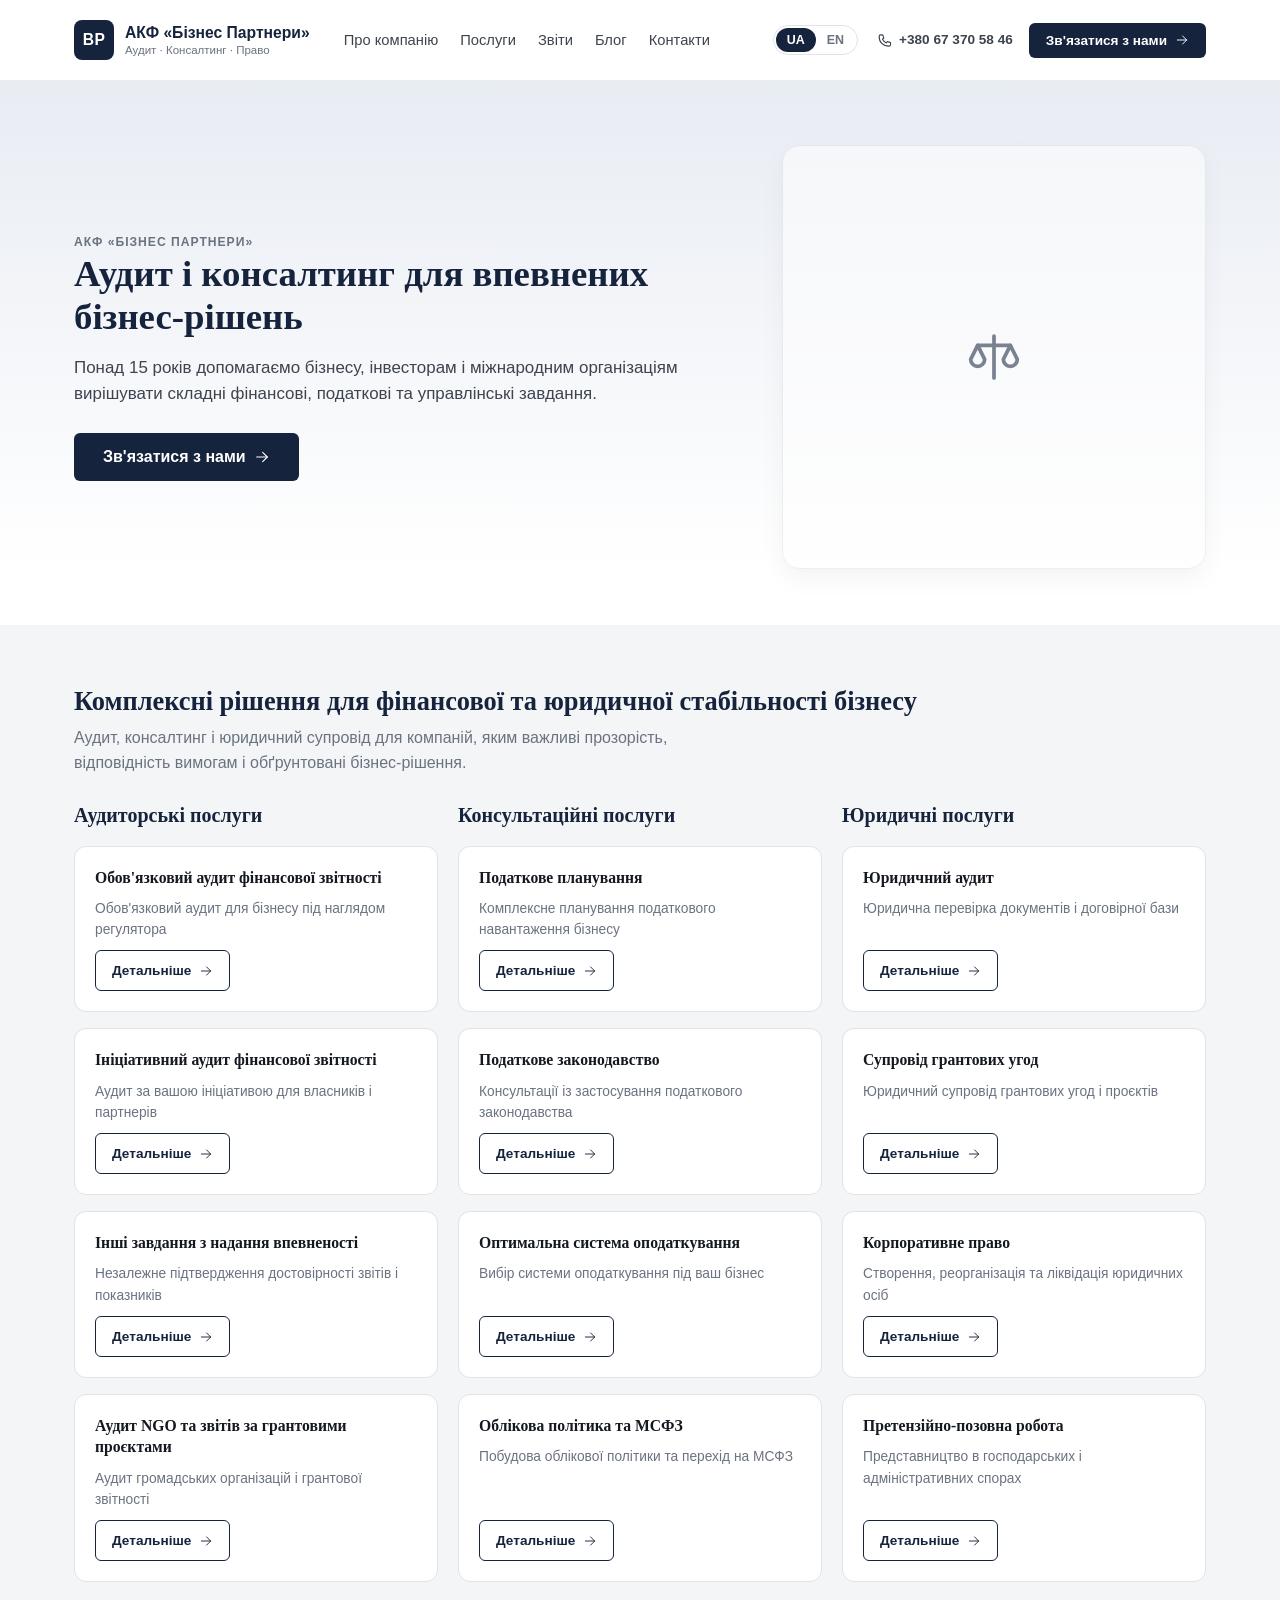
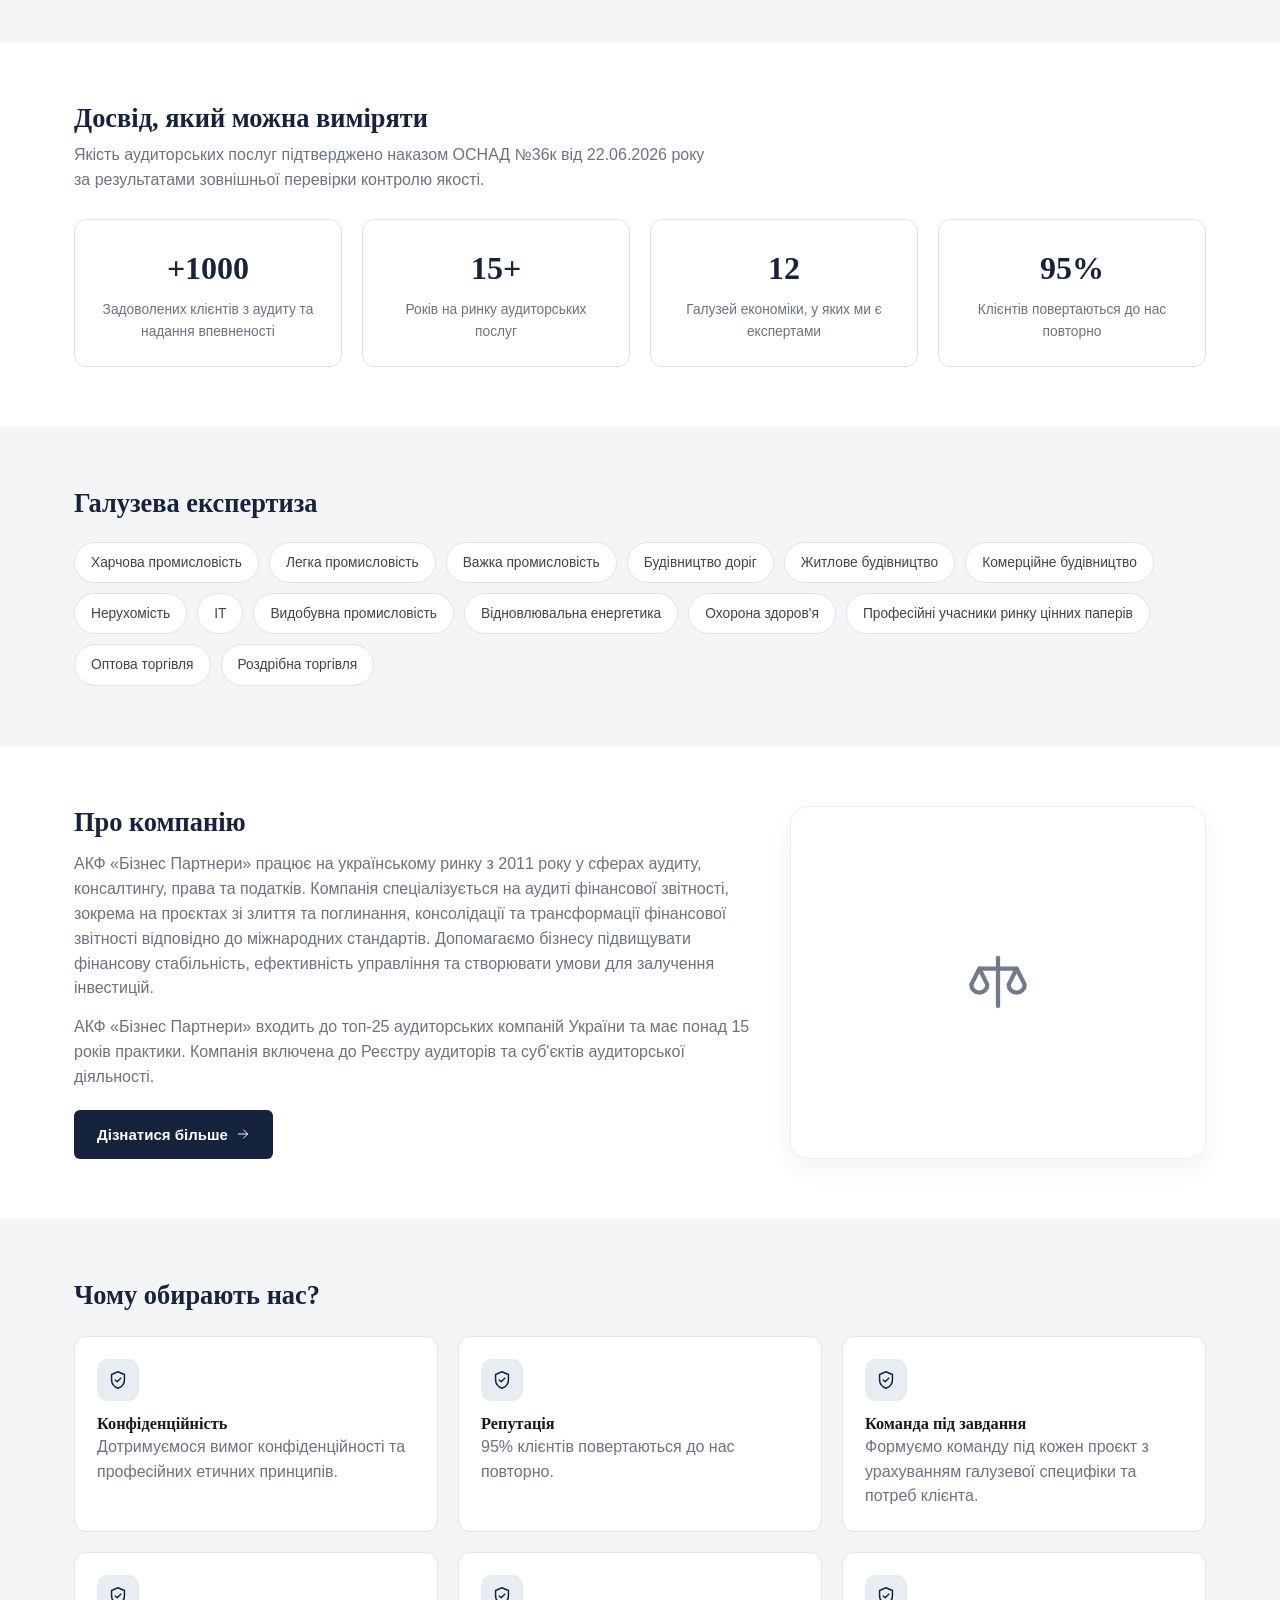
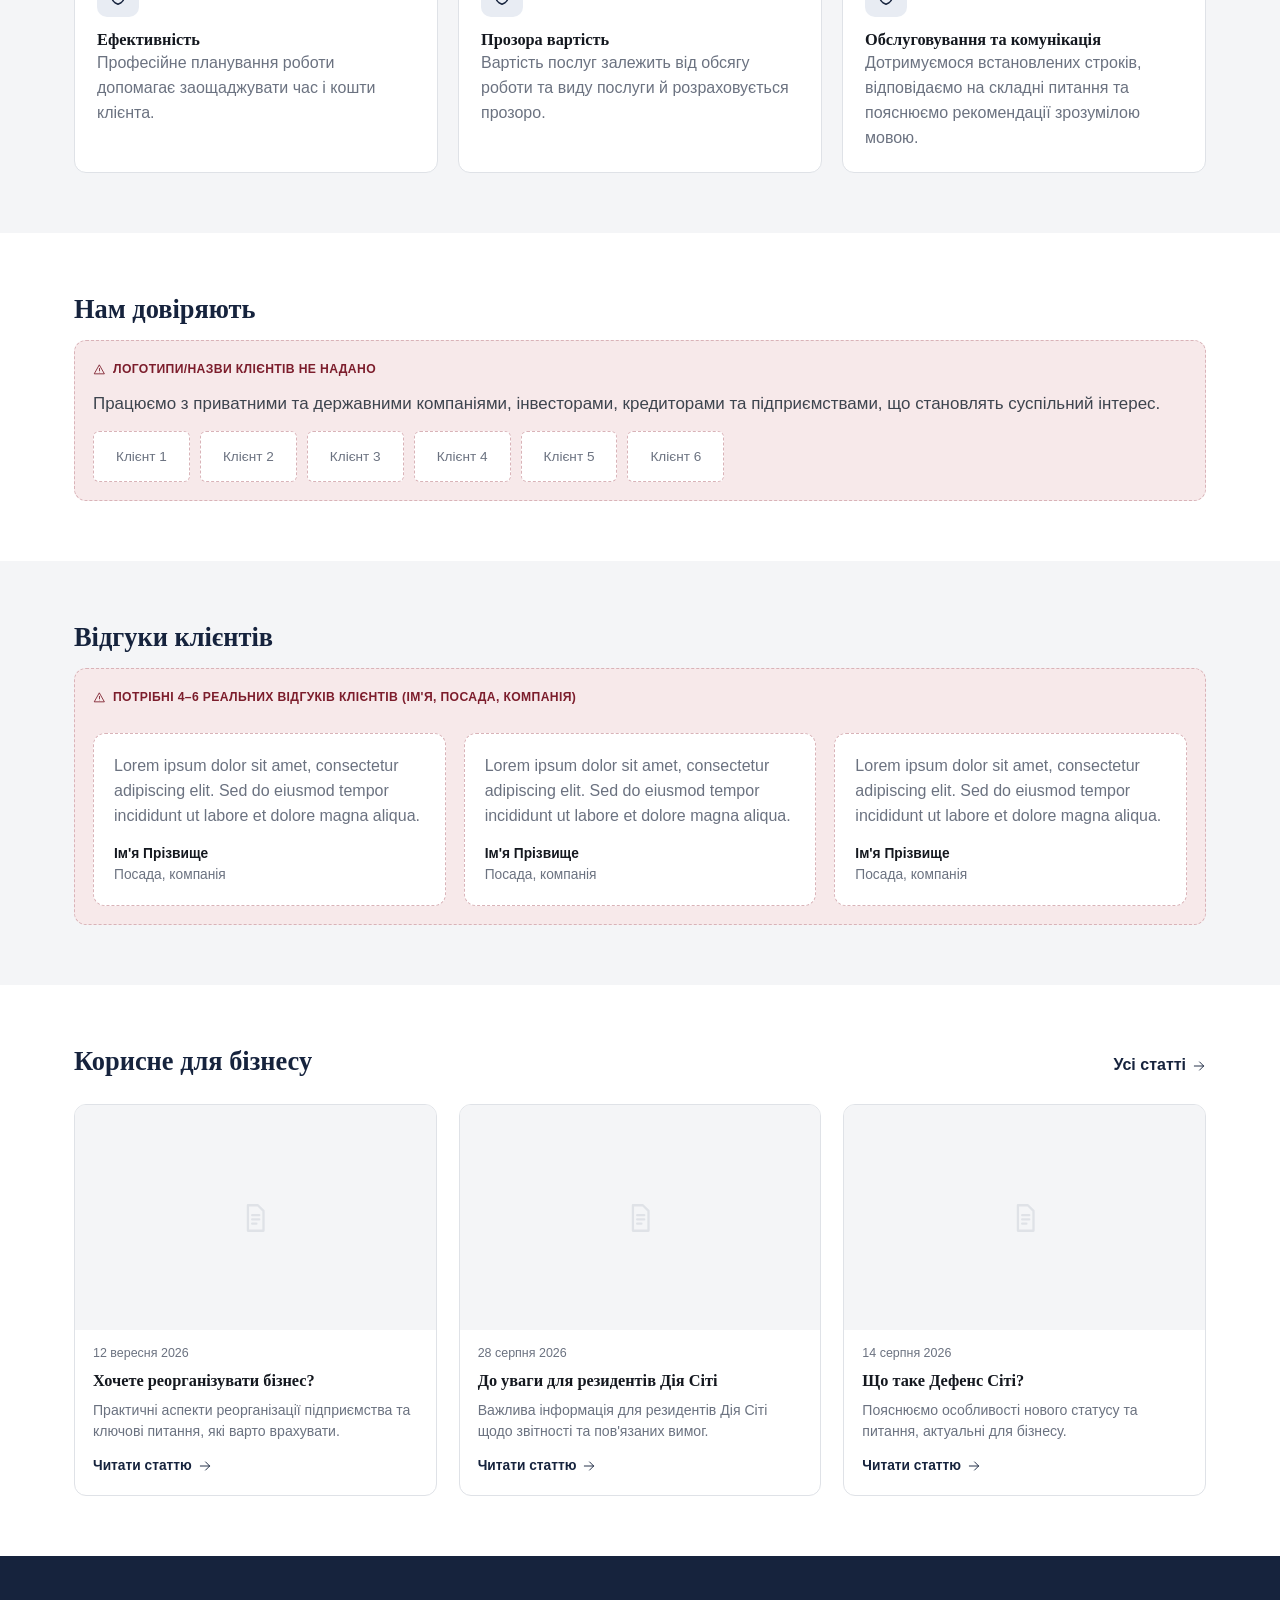
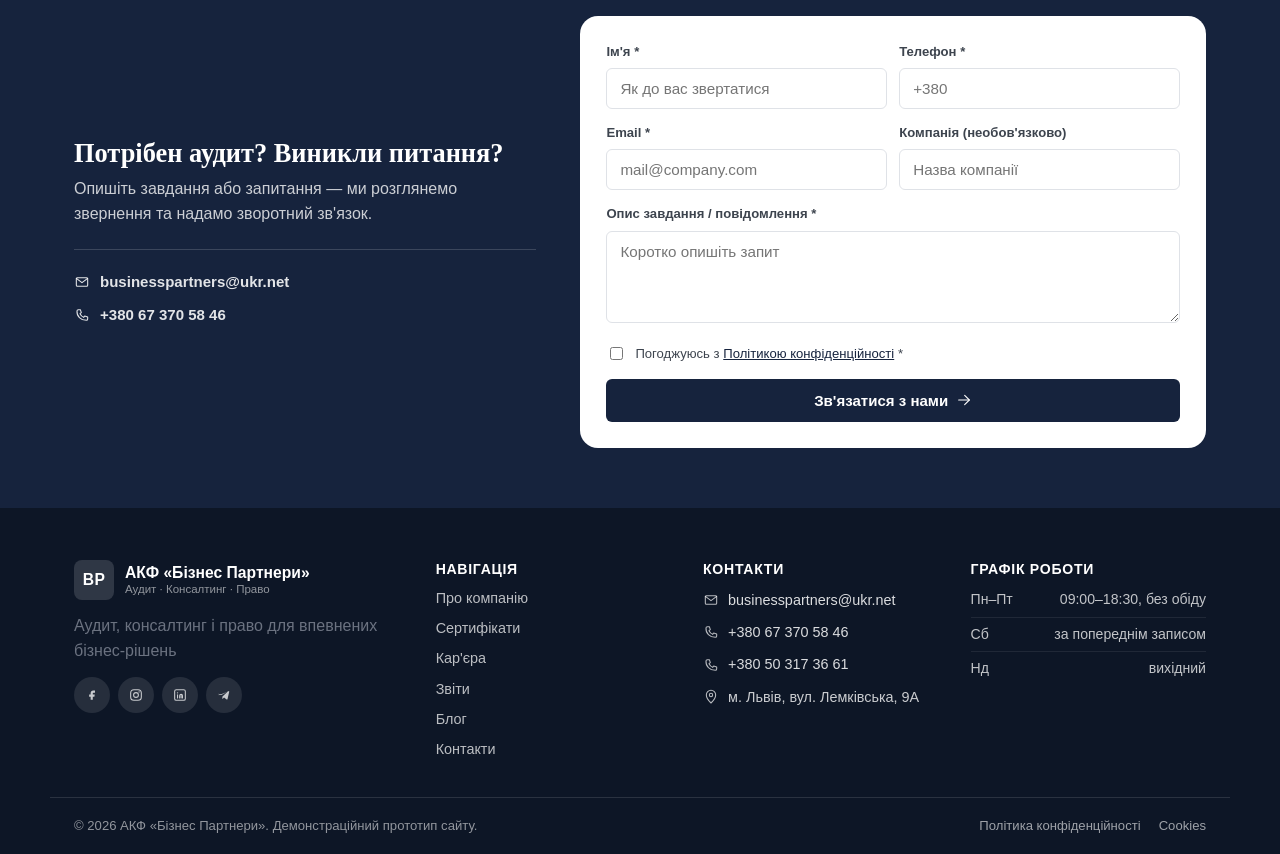
==== commit f9f9b884: "Правки за фідбеком: хедер, головна, про компанію, кар'єра, контакти" ====
--- a/index.html
+++ b/index.html
@@ -4,7 +4,7 @@
 <meta charset="UTF-8">
 <meta name="viewport" content="width=device-width, initial-scale=1.0">
 <title>АКФ «Бізнес Партнери» — Аудит, консалтинг і право для впевнених бізнес-рішень</title>
-<meta name="description" content="Понад 15 років допомагаємо бізнесу, інвесторам і міжнародним організаціям вирішувати складні фінансові, податкові та управлінські завдання. Забезпечуємо пр…">
+<meta name="description" content="Понад 15 років допомагаємо бізнесу, інвесторам і міжнародним організаціям вирішувати складні фінансові, податкові та управлінські завдання.">
 <link rel="stylesheet" href="assets/css/style.css">
 </head>
 <body data-depth="0">
@@ -13,168 +13,135 @@
     <button type="button" class="mobile-menu-toggle" id="mobile-menu-toggle" aria-label="Меню"><svg width="22" height="22" viewBox="0 0 24 24" fill="none" stroke="currentColor" stroke-width="1.6" stroke-linecap="round" stroke-linejoin="round"><line x1="4" y1="7" x2="20" y2="7"/><line x1="4" y1="12" x2="20" y2="12"/><line x1="4" y1="17" x2="20" y2="17"/></svg></button>
     <a class="brand" href="index.html"><span class="brand-mark">BP</span><span class="brand-text"><span class="brand-name">АКФ «Бізнес Партнери»</span><span class="brand-desc">Аудит · Консалтинг · Право</span></span></a>
     <nav class="main-nav" aria-label="Основна навігація">
-      <div class="nav-item has-sub"><a href="about.html" class="">Про компанію <svg width="13" height="13" viewBox="0 0 24 24" fill="none" stroke="currentColor" stroke-width="1.6" stroke-linecap="round" stroke-linejoin="round" class="nav-caret"><polyline points="6,9 12,15 18,9"/></svg></a><div class="sub-menu"><a href="certificates.html">Сертифікати</a><a href="career.html">Кар'єра</a></div></div><a href="services.html" class="nav-link ">Послуги</a><a href="reports.html" class="nav-link ">Звіти</a><a href="blog.html" class="nav-link ">Блог</a><a href="contacts.html" class="nav-link ">Контакти</a>
+      <a href="about.html" class="nav-link ">Про компанію</a><a href="services.html" class="nav-link ">Послуги</a><a href="reports.html" class="nav-link ">Звіти</a><a href="blog.html" class="nav-link ">Блог</a><a href="contacts.html" class="nav-link ">Контакти</a>
     </nav>
     <div class="header-actions">
       <div class="lang-switch" id="lang-switch" aria-label="Вибір мови">
         <button type="button" class="lang-opt active" data-lang="ua">UA</button>
         <button type="button" class="lang-opt" data-lang="en" title="Англійська версія готується">EN</button>
       </div>
-      <a class="header-phone" href="tel:+380673705846"><svg width="17" height="17" viewBox="0 0 24 24" fill="none" stroke="currentColor" stroke-width="1.6" stroke-linecap="round" stroke-linejoin="round"><path d="M6.5 4h3l1.5 4.5-2 1.5a12 12 0 0 0 5.5 5.5l1.5-2 4.5 1.5v3a2 2 0 0 1-2 2C10 20 4 14 4.5 6a2 2 0 0 1 2-2z"/></svg><span>067 370 58 46 / 050 317 36 61</span></a>
-      <a class="btn btn-primary btn-sm" href="contacts.html">Зв'язатися з нами</a>
+      <a class="header-phone" href="tel:+380673705846"><svg width="17" height="17" viewBox="0 0 24 24" fill="none" stroke="currentColor" stroke-width="1.6" stroke-linecap="round" stroke-linejoin="round"><path d="M6.5 4h3l1.5 4.5-2 1.5a12 12 0 0 0 5.5 5.5l1.5-2 4.5 1.5v3a2 2 0 0 1-2 2C10 20 4 14 4.5 6a2 2 0 0 1 2-2z"/></svg><span>+380 67 370 58 46</span></a>
+      <button type="button" class="btn btn-primary btn-sm js-open-consult-modal">Зв'язатися з нами <svg width="14" height="14" viewBox="0 0 24 24" fill="none" stroke="currentColor" stroke-width="1.6" stroke-linecap="round" stroke-linejoin="round"><line x1="4" y1="12" x2="20" y2="12"/><polyline points="13,5 20,12 13,19"/></svg></button>
     </div>
   </div>
   <div class="mobile-nav" id="mobile-nav">
-    <a href="about.html">Про компанію</a><a class="mobile-sub" href="certificates.html">— Сертифікати</a><a class="mobile-sub" href="career.html">— Кар'єра</a><a href="services.html">Послуги</a><a href="reports.html">Звіти</a><a href="blog.html">Блог</a><a href="contacts.html">Контакти</a>
-    <a class="mobile-nav-phone" href="tel:+380673705846"><svg width="17" height="17" viewBox="0 0 24 24" fill="none" stroke="currentColor" stroke-width="1.6" stroke-linecap="round" stroke-linejoin="round"><path d="M6.5 4h3l1.5 4.5-2 1.5a12 12 0 0 0 5.5 5.5l1.5-2 4.5 1.5v3a2 2 0 0 1-2 2C10 20 4 14 4.5 6a2 2 0 0 1 2-2z"/></svg> 067 370 58 46 / 050 317 36 61</a>
-    <a class="btn btn-primary btn-block" href="contacts.html">Зв'язатися з нами</a>
+    <a href="about.html">Про компанію</a><a href="services.html">Послуги</a><a href="reports.html">Звіти</a><a href="blog.html">Блог</a><a href="contacts.html">Контакти</a>
+    <a class="mobile-nav-phone" href="tel:+380673705846"><svg width="17" height="17" viewBox="0 0 24 24" fill="none" stroke="currentColor" stroke-width="1.6" stroke-linecap="round" stroke-linejoin="round"><path d="M6.5 4h3l1.5 4.5-2 1.5a12 12 0 0 0 5.5 5.5l1.5-2 4.5 1.5v3a2 2 0 0 1-2 2C10 20 4 14 4.5 6a2 2 0 0 1 2-2z"/></svg> +380 67 370 58 46</a>
+    <button type="button" class="btn btn-primary btn-block js-open-consult-modal">Зв'язатися з нами <svg width="16" height="16" viewBox="0 0 24 24" fill="none" stroke="currentColor" stroke-width="1.6" stroke-linecap="round" stroke-linejoin="round"><line x1="4" y1="12" x2="20" y2="12"/><polyline points="13,5 20,12 13,19"/></svg></button>
   </div>
 </header>
 <main id="main">
 
 <section class="hero">
-  <div class="container hero-inner">
-    <div class="eyebrow">АКФ «Бізнес Партнери»</div>
-    <h1 class="h1">Аудит і консалтинг для впевнених бізнес-рішень</h1>
-    <p class="lede">Понад 15 років допомагаємо бізнесу, інвесторам і міжнародним організаціям вирішувати складні фінансові, податкові та управлінські завдання. Забезпечуємо прозорість фінансової звітності, супроводжуємо її трансформацію, допомагаємо залучати фінансування, масштабувати та реорганізовувати бізнес. Надаємо послуги підприємствам, що становлять суспільний інтерес, — висока якість аудиту за розумну вартість.</p>
-    <div class="hero-actions">
-      <a class="btn btn-primary btn-lg" href="contacts.html">Зв'язатися з нами <svg width="16" height="16" viewBox="0 0 24 24" fill="none" stroke="currentColor" stroke-width="1.6" stroke-linecap="round" stroke-linejoin="round"><line x1="4" y1="12" x2="20" y2="12"/><polyline points="13,5 20,12 13,19"/></svg></a>
-      <a class="btn btn-outline btn-lg" href="services.html">Переглянути послуги</a>
-    </div>
-  </div>
-</section>
-
-<section class="section">
-  <div class="container">
-    <div class="head-row"><div><h2 class="h2">Комплексні рішення для фінансової та юридичної стабільності бізнесу</h2><p class="muted" style="max-width:640px;margin-top:8px">Аудит, консалтинг і юридичний супровід для компаній, яким важливі прозорість, відповідність вимогам і обґрунтовані бізнес-рішення.</p></div>
-      <a class="link-arrow" href="services.html">Весь каталог послуг <svg width="14" height="14" viewBox="0 0 24 24" fill="none" stroke="currentColor" stroke-width="1.6" stroke-linecap="round" stroke-linejoin="round"><line x1="4" y1="12" x2="20" y2="12"/><polyline points="13,5 20,12 13,19"/></svg></a>
-    </div>
-    <div class="service-cat-grid"><div class="service-cat-block">
-  <h3 class="h3">Аудиторські послуги</h3>
-  <div class="service-row-list"><a class="service-row" href="service.html?slug=oboviazkovyi-audyt-finansovoi-zvitnosti">
-  <div class="service-row-main">
-    <h3 class="h4">Обов'язковий аудит фінансової звітності</h3>
-    <p class="muted">Обов'язковий аудит для бізнесу під наглядом регулятора</p>
-  </div>
-  <span class="service-row-arrow"><svg width="18" height="18" viewBox="0 0 24 24" fill="none" stroke="currentColor" stroke-width="1.6" stroke-linecap="round" stroke-linejoin="round"><line x1="4" y1="12" x2="20" y2="12"/><polyline points="13,5 20,12 13,19"/></svg></span>
-</a><a class="service-row" href="service.html?slug=initsiatyvnyi-audyt-finansovoi-zvitnosti">
-  <div class="service-row-main">
-    <h3 class="h4">Ініціативний аудит фінансової звітності</h3>
-    <p class="muted">Аудит за вашою ініціативою для власників і партнерів</p>
-  </div>
-  <span class="service-row-arrow"><svg width="18" height="18" viewBox="0 0 24 24" fill="none" stroke="currentColor" stroke-width="1.6" stroke-linecap="round" stroke-linejoin="round"><line x1="4" y1="12" x2="20" y2="12"/><polyline points="13,5 20,12 13,19"/></svg></span>
-</a><a class="service-row" href="service.html?slug=inshi-zavdannia-z-nadannia-vpevnenosti">
-  <div class="service-row-main">
-    <h3 class="h4">Інші завдання з надання впевненості</h3>
-    <p class="muted">Незалежне підтвердження достовірності звітів і показників</p>
-  </div>
-  <span class="service-row-arrow"><svg width="18" height="18" viewBox="0 0 24 24" fill="none" stroke="currentColor" stroke-width="1.6" stroke-linecap="round" stroke-linejoin="round"><line x1="4" y1="12" x2="20" y2="12"/><polyline points="13,5 20,12 13,19"/></svg></span>
-</a><a class="service-row" href="service.html?slug=audyt-ngo-ta-zvitiv-za-hrantovymy-proiektamy">
-  <div class="service-row-main">
-    <h3 class="h4">Аудит NGO та звітів за грантовими проєктами</h3>
-    <p class="muted">Аудит громадських організацій і грантової звітності</p>
-  </div>
-  <span class="service-row-arrow"><svg width="18" height="18" viewBox="0 0 24 24" fill="none" stroke="currentColor" stroke-width="1.6" stroke-linecap="round" stroke-linejoin="round"><line x1="4" y1="12" x2="20" y2="12"/><polyline points="13,5 20,12 13,19"/></svg></span>
+  <div class="container hero-inner-split">
+    <div class="hero-copy">
+      <div class="eyebrow">АКФ «Бізнес Партнери»</div>
+      <h1 class="h1">Аудит і консалтинг для впевнених бізнес-рішень</h1>
+      <p class="lede">Понад 15 років допомагаємо бізнесу, інвесторам і міжнародним організаціям вирішувати складні фінансові, податкові та управлінські завдання.</p>
+      <div class="hero-actions">
+        <button type="button" class="btn btn-primary btn-lg js-open-consult-modal">Зв'язатися з нами <svg width="16" height="16" viewBox="0 0 24 24" fill="none" stroke="currentColor" stroke-width="1.6" stroke-linecap="round" stroke-linejoin="round"><line x1="4" y1="12" x2="20" y2="12"/><polyline points="13,5 20,12 13,19"/></svg></button>
+      </div>
+    </div>
+    <div class="hero-figure"><svg width="56" height="56" viewBox="0 0 24 24" fill="none" stroke="currentColor" stroke-width="1.6" stroke-linecap="round" stroke-linejoin="round"><line x1="12" y1="3" x2="12" y2="21"/><line x1="5" y1="7" x2="19" y2="7"/><path d="M5 7l-3 6a3 3 0 0 0 6 0z"/><path d="M19 7l-3 6a3 3 0 0 0 6 0z"/></svg></div>
+  </div>
+</section>
+
+<section class="section section-tint">
+  <div class="container">
+    <div class="head-row"><div><h2 class="h2">Комплексні рішення для фінансової та юридичної стабільності бізнесу</h2><p class="muted" style="max-width:640px;margin-top:8px">Аудит, консалтинг і юридичний супровід для компаній, яким важливі прозорість, відповідність вимогам і обґрунтовані бізнес-рішення.</p></div></div>
+    <div class="service-preview-grid"><div class="service-col-head"><h3 class="h3">Аудиторські послуги</h3></div><div class="service-col-head"><h3 class="h3">Консультаційні послуги</h3></div><div class="service-col-head"><h3 class="h3">Юридичні послуги</h3></div><a class="service-card" href="service.html?slug=oboviazkovyi-audyt-finansovoi-zvitnosti">
+  <h3 class="h4">Обов'язковий аудит фінансової звітності</h3>
+  <p class="muted">Обов'язковий аудит для бізнесу під наглядом регулятора</p>
+  <span class="btn btn-outline btn-sm service-card-btn">Детальніше <svg width="14" height="14" viewBox="0 0 24 24" fill="none" stroke="currentColor" stroke-width="1.6" stroke-linecap="round" stroke-linejoin="round"><line x1="4" y1="12" x2="20" y2="12"/><polyline points="13,5 20,12 13,19"/></svg></span>
+</a><a class="service-card" href="service.html?slug=podatkove-planuvannia">
+  <h3 class="h4">Податкове планування</h3>
+  <p class="muted">Комплексне планування податкового навантаження бізнесу</p>
+  <span class="btn btn-outline btn-sm service-card-btn">Детальніше <svg width="14" height="14" viewBox="0 0 24 24" fill="none" stroke="currentColor" stroke-width="1.6" stroke-linecap="round" stroke-linejoin="round"><line x1="4" y1="12" x2="20" y2="12"/><polyline points="13,5 20,12 13,19"/></svg></span>
+</a><a class="service-card" href="service.html?slug=iurydychnyi-audyt">
+  <h3 class="h4">Юридичний аудит</h3>
+  <p class="muted">Юридична перевірка документів і договірної бази</p>
+  <span class="btn btn-outline btn-sm service-card-btn">Детальніше <svg width="14" height="14" viewBox="0 0 24 24" fill="none" stroke="currentColor" stroke-width="1.6" stroke-linecap="round" stroke-linejoin="round"><line x1="4" y1="12" x2="20" y2="12"/><polyline points="13,5 20,12 13,19"/></svg></span>
+</a><a class="service-card" href="service.html?slug=initsiatyvnyi-audyt-finansovoi-zvitnosti">
+  <h3 class="h4">Ініціативний аудит фінансової звітності</h3>
+  <p class="muted">Аудит за вашою ініціативою для власників і партнерів</p>
+  <span class="btn btn-outline btn-sm service-card-btn">Детальніше <svg width="14" height="14" viewBox="0 0 24 24" fill="none" stroke="currentColor" stroke-width="1.6" stroke-linecap="round" stroke-linejoin="round"><line x1="4" y1="12" x2="20" y2="12"/><polyline points="13,5 20,12 13,19"/></svg></span>
+</a><a class="service-card" href="service.html?slug=podatkove-zakonodavstvo">
+  <h3 class="h4">Податкове законодавство</h3>
+  <p class="muted">Консультації із застосування податкового законодавства</p>
+  <span class="btn btn-outline btn-sm service-card-btn">Детальніше <svg width="14" height="14" viewBox="0 0 24 24" fill="none" stroke="currentColor" stroke-width="1.6" stroke-linecap="round" stroke-linejoin="round"><line x1="4" y1="12" x2="20" y2="12"/><polyline points="13,5 20,12 13,19"/></svg></span>
+</a><a class="service-card" href="service.html?slug=suprovid-hrantovykh-uhod">
+  <h3 class="h4">Супровід грантових угод</h3>
+  <p class="muted">Юридичний супровід грантових угод і проєктів</p>
+  <span class="btn btn-outline btn-sm service-card-btn">Детальніше <svg width="14" height="14" viewBox="0 0 24 24" fill="none" stroke="currentColor" stroke-width="1.6" stroke-linecap="round" stroke-linejoin="round"><line x1="4" y1="12" x2="20" y2="12"/><polyline points="13,5 20,12 13,19"/></svg></span>
+</a><a class="service-card" href="service.html?slug=inshi-zavdannia-z-nadannia-vpevnenosti">
+  <h3 class="h4">Інші завдання з надання впевненості</h3>
+  <p class="muted">Незалежне підтвердження достовірності звітів і показників</p>
+  <span class="btn btn-outline btn-sm service-card-btn">Детальніше <svg width="14" height="14" viewBox="0 0 24 24" fill="none" stroke="currentColor" stroke-width="1.6" stroke-linecap="round" stroke-linejoin="round"><line x1="4" y1="12" x2="20" y2="12"/><polyline points="13,5 20,12 13,19"/></svg></span>
+</a><a class="service-card" href="service.html?slug=optymalna-systema-opodatkuvannia">
+  <h3 class="h4">Оптимальна система оподаткування</h3>
+  <p class="muted">Вибір системи оподаткування під ваш бізнес</p>
+  <span class="btn btn-outline btn-sm service-card-btn">Детальніше <svg width="14" height="14" viewBox="0 0 24 24" fill="none" stroke="currentColor" stroke-width="1.6" stroke-linecap="round" stroke-linejoin="round"><line x1="4" y1="12" x2="20" y2="12"/><polyline points="13,5 20,12 13,19"/></svg></span>
+</a><a class="service-card" href="service.html?slug=korporatyvne-pravo">
+  <h3 class="h4">Корпоративне право</h3>
+  <p class="muted">Створення, реорганізація та ліквідація юридичних осіб</p>
+  <span class="btn btn-outline btn-sm service-card-btn">Детальніше <svg width="14" height="14" viewBox="0 0 24 24" fill="none" stroke="currentColor" stroke-width="1.6" stroke-linecap="round" stroke-linejoin="round"><line x1="4" y1="12" x2="20" y2="12"/><polyline points="13,5 20,12 13,19"/></svg></span>
+</a><a class="service-card" href="service.html?slug=audyt-ngo-ta-zvitiv-za-hrantovymy-proiektamy">
+  <h3 class="h4">Аудит NGO та звітів за грантовими проєктами</h3>
+  <p class="muted">Аудит громадських організацій і грантової звітності</p>
+  <span class="btn btn-outline btn-sm service-card-btn">Детальніше <svg width="14" height="14" viewBox="0 0 24 24" fill="none" stroke="currentColor" stroke-width="1.6" stroke-linecap="round" stroke-linejoin="round"><line x1="4" y1="12" x2="20" y2="12"/><polyline points="13,5 20,12 13,19"/></svg></span>
+</a><a class="service-card" href="service.html?slug=oblikova-polityka-ta-msfz">
+  <h3 class="h4">Облікова політика та МСФЗ</h3>
+  <p class="muted">Побудова облікової політики та перехід на МСФЗ</p>
+  <span class="btn btn-outline btn-sm service-card-btn">Детальніше <svg width="14" height="14" viewBox="0 0 24 24" fill="none" stroke="currentColor" stroke-width="1.6" stroke-linecap="round" stroke-linejoin="round"><line x1="4" y1="12" x2="20" y2="12"/><polyline points="13,5 20,12 13,19"/></svg></span>
+</a><a class="service-card" href="service.html?slug=pretenziino-pozovna-robota">
+  <h3 class="h4">Претензійно-позовна робота</h3>
+  <p class="muted">Представництво в господарських і адміністративних спорах</p>
+  <span class="btn btn-outline btn-sm service-card-btn">Детальніше <svg width="14" height="14" viewBox="0 0 24 24" fill="none" stroke="currentColor" stroke-width="1.6" stroke-linecap="round" stroke-linejoin="round"><line x1="4" y1="12" x2="20" y2="12"/><polyline points="13,5 20,12 13,19"/></svg></span>
 </a></div>
-</div><div class="service-cat-block">
-  <h3 class="h3">Консультаційні послуги</h3>
-  <div class="service-row-list"><a class="service-row" href="service.html?slug=podatkove-planuvannia">
-  <div class="service-row-main">
-    <h3 class="h4">Податкове планування</h3>
-    <p class="muted">Комплексне планування податкового навантаження бізнесу</p>
-  </div>
-  <span class="service-row-arrow"><svg width="18" height="18" viewBox="0 0 24 24" fill="none" stroke="currentColor" stroke-width="1.6" stroke-linecap="round" stroke-linejoin="round"><line x1="4" y1="12" x2="20" y2="12"/><polyline points="13,5 20,12 13,19"/></svg></span>
-</a><a class="service-row" href="service.html?slug=podatkove-zakonodavstvo">
-  <div class="service-row-main">
-    <h3 class="h4">Податкове законодавство</h3>
-    <p class="muted">Консультації із застосування податкового законодавства</p>
-  </div>
-  <span class="service-row-arrow"><svg width="18" height="18" viewBox="0 0 24 24" fill="none" stroke="currentColor" stroke-width="1.6" stroke-linecap="round" stroke-linejoin="round"><line x1="4" y1="12" x2="20" y2="12"/><polyline points="13,5 20,12 13,19"/></svg></span>
-</a><a class="service-row" href="service.html?slug=optymalna-systema-opodatkuvannia">
-  <div class="service-row-main">
-    <h3 class="h4">Оптимальна система оподаткування</h3>
-    <p class="muted">Вибір системи оподаткування під ваш бізнес</p>
-  </div>
-  <span class="service-row-arrow"><svg width="18" height="18" viewBox="0 0 24 24" fill="none" stroke="currentColor" stroke-width="1.6" stroke-linecap="round" stroke-linejoin="round"><line x1="4" y1="12" x2="20" y2="12"/><polyline points="13,5 20,12 13,19"/></svg></span>
-</a><a class="service-row" href="service.html?slug=oblikova-polityka-ta-msfz">
-  <div class="service-row-main">
-    <h3 class="h4">Облікова політика та МСФЗ</h3>
-    <p class="muted">Побудова облікової політики та перехід на МСФЗ</p>
-  </div>
-  <span class="service-row-arrow"><svg width="18" height="18" viewBox="0 0 24 24" fill="none" stroke="currentColor" stroke-width="1.6" stroke-linecap="round" stroke-linejoin="round"><line x1="4" y1="12" x2="20" y2="12"/><polyline points="13,5 20,12 13,19"/></svg></span>
-</a></div>
-</div><div class="service-cat-block">
-  <h3 class="h3">Юридичні послуги</h3>
-  <div class="service-row-list"><a class="service-row" href="service.html?slug=iurydychnyi-audyt">
-  <div class="service-row-main">
-    <h3 class="h4">Юридичний аудит</h3>
-    <p class="muted">Юридична перевірка документів і договірної бази</p>
-  </div>
-  <span class="service-row-arrow"><svg width="18" height="18" viewBox="0 0 24 24" fill="none" stroke="currentColor" stroke-width="1.6" stroke-linecap="round" stroke-linejoin="round"><line x1="4" y1="12" x2="20" y2="12"/><polyline points="13,5 20,12 13,19"/></svg></span>
-</a><a class="service-row" href="service.html?slug=suprovid-hrantovykh-uhod">
-  <div class="service-row-main">
-    <h3 class="h4">Супровід грантових угод</h3>
-    <p class="muted">Юридичний супровід грантових угод і проєктів</p>
-  </div>
-  <span class="service-row-arrow"><svg width="18" height="18" viewBox="0 0 24 24" fill="none" stroke="currentColor" stroke-width="1.6" stroke-linecap="round" stroke-linejoin="round"><line x1="4" y1="12" x2="20" y2="12"/><polyline points="13,5 20,12 13,19"/></svg></span>
-</a><a class="service-row" href="service.html?slug=korporatyvne-pravo">
-  <div class="service-row-main">
-    <h3 class="h4">Корпоративне право</h3>
-    <p class="muted">Створення, реорганізація та ліквідація юридичних осіб</p>
-  </div>
-  <span class="service-row-arrow"><svg width="18" height="18" viewBox="0 0 24 24" fill="none" stroke="currentColor" stroke-width="1.6" stroke-linecap="round" stroke-linejoin="round"><line x1="4" y1="12" x2="20" y2="12"/><polyline points="13,5 20,12 13,19"/></svg></span>
-</a><a class="service-row" href="service.html?slug=pretenziino-pozovna-robota">
-  <div class="service-row-main">
-    <h3 class="h4">Претензійно-позовна робота</h3>
-    <p class="muted">Представництво в господарських і адміністративних спорах</p>
-  </div>
-  <span class="service-row-arrow"><svg width="18" height="18" viewBox="0 0 24 24" fill="none" stroke="currentColor" stroke-width="1.6" stroke-linecap="round" stroke-linejoin="round"><line x1="4" y1="12" x2="20" y2="12"/><polyline points="13,5 20,12 13,19"/></svg></span>
-</a></div>
-</div></div>
-  </div>
-</section>
-
-<section class="section section-tint">
+  </div>
+</section>
+
+<section class="section">
   <div class="container">
     <h2 class="h2">Досвід, який можна виміряти</h2>
+    <p class="muted" style="max-width:640px;margin-top:8px">Якість аудиторських послуг підтверджено наказом ОСНАД №36к від 22.06.2026 року за результатами зовнішньої перевірки контролю якості.</p>
     <div class="stat-grid"><div class="stat-card"><div class="stat-value">+1000</div><div class="stat-label">Задоволених клієнтів з аудиту та надання впевненості</div></div><div class="stat-card"><div class="stat-value">15+</div><div class="stat-label">Років на ринку аудиторських послуг</div></div><div class="stat-card"><div class="stat-value">12</div><div class="stat-label">Галузей економіки, у яких ми є експертами</div></div><div class="stat-card"><div class="stat-value">95%</div><div class="stat-label">Клієнтів повертаються до нас повторно</div></div></div>
-    <p class="muted footnote">Якість аудиторських послуг підтверджено наказом ОСНАД №36к від 22.06.2026 року за результатами зовнішньої перевірки контролю якості.</p>
-  </div>
-</section>
-
-<section class="section">
+  </div>
+</section>
+
+<section class="section section-tint">
   <div class="container">
     <h2 class="h2">Галузева експертиза</h2>
     <div class="industry-row"><span class="industry-chip">Харчова промисловість</span><span class="industry-chip">Легка промисловість</span><span class="industry-chip">Важка промисловість</span><span class="industry-chip">Будівництво доріг</span><span class="industry-chip">Житлове будівництво</span><span class="industry-chip">Комерційне будівництво</span><span class="industry-chip">Нерухомість</span><span class="industry-chip">ІТ</span><span class="industry-chip">Видобувна промисловість</span><span class="industry-chip">Відновлювальна енергетика</span><span class="industry-chip">Охорона здоров'я</span><span class="industry-chip">Професійні учасники ринку цінних паперів</span><span class="industry-chip">Оптова торгівля</span><span class="industry-chip">Роздрібна торгівля</span></div>
   </div>
 </section>
 
-<section class="section section-tint">
+<section class="section">
   <div class="container about-split">
     <div>
       <h2 class="h2">Про компанію</h2>
       <p class="muted" style="margin-top:14px">АКФ «Бізнес Партнери» працює на українському ринку з 2011 року у сферах аудиту, консалтингу, права та податків. Компанія спеціалізується на аудиті фінансової звітності, зокрема на проєктах зі злиття та поглинання, консолідації та трансформації фінансової звітності відповідно до міжнародних стандартів. Допомагаємо бізнесу підвищувати фінансову стабільність, ефективність управління та створювати умови для залучення інвестицій.</p><p class="muted" style="margin-top:14px">АКФ «Бізнес Партнери» входить до топ-25 аудиторських компаній України та має понад 15 років практики. Компанія включена до Реєстру аудиторів та суб'єктів аудиторської діяльності.</p>
-      <a class="link-arrow" style="margin-top:18px" href="about.html">Дізнатися більше про компанію <svg width="14" height="14" viewBox="0 0 24 24" fill="none" stroke="currentColor" stroke-width="1.6" stroke-linecap="round" stroke-linejoin="round"><line x1="4" y1="12" x2="20" y2="12"/><polyline points="13,5 20,12 13,19"/></svg></a>
+      <a class="btn btn-primary" style="margin-top:20px" href="about.html">Дізнатися більше <svg width="14" height="14" viewBox="0 0 24 24" fill="none" stroke="currentColor" stroke-width="1.6" stroke-linecap="round" stroke-linejoin="round"><line x1="4" y1="12" x2="20" y2="12"/><polyline points="13,5 20,12 13,19"/></svg></a>
     </div>
     <div class="about-figure"><svg width="64" height="64" viewBox="0 0 24 24" fill="none" stroke="currentColor" stroke-width="1.6" stroke-linecap="round" stroke-linejoin="round"><line x1="12" y1="3" x2="12" y2="21"/><line x1="5" y1="7" x2="19" y2="7"/><path d="M5 7l-3 6a3 3 0 0 0 6 0z"/><path d="M19 7l-3 6a3 3 0 0 0 6 0z"/></svg></div>
   </div>
 </section>
 
-<section class="section">
-  <div class="container">
-    <h2 class="h2">Чому бізнес обирає «Бізнес Партнери»</h2>
+<section class="section section-tint">
+  <div class="container">
+    <h2 class="h2">Чому обирають нас?</h2>
     <div class="adv-grid"><div class="adv-card"><div class="adv-icon"><svg width="22" height="22" viewBox="0 0 24 24" fill="none" stroke="currentColor" stroke-width="1.6" stroke-linecap="round" stroke-linejoin="round"><path d="M12 3l7 3v6c0 4.5-3 7.5-7 9-4-1.5-7-4.5-7-9V6z"/><polyline points="9,12 11,14 15,10"/></svg></div><h3 class="h4">Конфіденційність</h3><p class="muted">Дотримуємося вимог конфіденційності та професійних етичних принципів.</p></div><div class="adv-card"><div class="adv-icon"><svg width="22" height="22" viewBox="0 0 24 24" fill="none" stroke="currentColor" stroke-width="1.6" stroke-linecap="round" stroke-linejoin="round"><path d="M12 3l7 3v6c0 4.5-3 7.5-7 9-4-1.5-7-4.5-7-9V6z"/><polyline points="9,12 11,14 15,10"/></svg></div><h3 class="h4">Репутація</h3><p class="muted">95% клієнтів повертаються до нас повторно.</p></div><div class="adv-card"><div class="adv-icon"><svg width="22" height="22" viewBox="0 0 24 24" fill="none" stroke="currentColor" stroke-width="1.6" stroke-linecap="round" stroke-linejoin="round"><path d="M12 3l7 3v6c0 4.5-3 7.5-7 9-4-1.5-7-4.5-7-9V6z"/><polyline points="9,12 11,14 15,10"/></svg></div><h3 class="h4">Команда під завдання</h3><p class="muted">Формуємо команду під кожен проєкт з урахуванням галузевої специфіки та потреб клієнта.</p></div><div class="adv-card"><div class="adv-icon"><svg width="22" height="22" viewBox="0 0 24 24" fill="none" stroke="currentColor" stroke-width="1.6" stroke-linecap="round" stroke-linejoin="round"><path d="M12 3l7 3v6c0 4.5-3 7.5-7 9-4-1.5-7-4.5-7-9V6z"/><polyline points="9,12 11,14 15,10"/></svg></div><h3 class="h4">Ефективність</h3><p class="muted">Професійне планування роботи допомагає заощаджувати час і кошти клієнта.</p></div><div class="adv-card"><div class="adv-icon"><svg width="22" height="22" viewBox="0 0 24 24" fill="none" stroke="currentColor" stroke-width="1.6" stroke-linecap="round" stroke-linejoin="round"><path d="M12 3l7 3v6c0 4.5-3 7.5-7 9-4-1.5-7-4.5-7-9V6z"/><polyline points="9,12 11,14 15,10"/></svg></div><h3 class="h4">Прозора вартість</h3><p class="muted">Вартість послуг залежить від обсягу роботи та виду послуги й розраховується прозоро.</p></div><div class="adv-card"><div class="adv-icon"><svg width="22" height="22" viewBox="0 0 24 24" fill="none" stroke="currentColor" stroke-width="1.6" stroke-linecap="round" stroke-linejoin="round"><path d="M12 3l7 3v6c0 4.5-3 7.5-7 9-4-1.5-7-4.5-7-9V6z"/><polyline points="9,12 11,14 15,10"/></svg></div><h3 class="h4">Обслуговування та комунікація</h3><p class="muted">Дотримуємося встановлених строків, відповідаємо на складні питання та пояснюємо рекомендації зрозумілою мовою.</p></div></div>
   </div>
 </section>
 
-<section class="section section-tint">
+<section class="section">
   <div class="container">
     <h2 class="h2">Нам довіряють</h2>
     <div class="needs-content"><div class="needs-content-tag"><svg width="13" height="13" viewBox="0 0 24 24" fill="none" stroke="currentColor" stroke-width="1.6" stroke-linecap="round" stroke-linejoin="round"><path d="M12 4l9 16H3z"/><line x1="12" y1="10" x2="12" y2="14.5"/><circle cx="12" cy="17" r="0.6" fill="currentColor" stroke="none"/></svg><span>Логотипи/назви клієнтів не надано</span></div><p class="lede">Працюємо з приватними та державними компаніями, інвесторами, кредиторами та підприємствами, що становлять суспільний інтерес.</p><div class="client-tile-row"><div class="client-tile">Клієнт 1</div><div class="client-tile">Клієнт 2</div><div class="client-tile">Клієнт 3</div><div class="client-tile">Клієнт 4</div><div class="client-tile">Клієнт 5</div><div class="client-tile">Клієнт 6</div></div></div>
   </div>
 </section>
 
-<section class="section">
+<section class="section section-tint">
   <div class="container">
     <h2 class="h2">Відгуки клієнтів</h2>
     <div class="needs-content"><div class="needs-content-tag"><svg width="13" height="13" viewBox="0 0 24 24" fill="none" stroke="currentColor" stroke-width="1.6" stroke-linecap="round" stroke-linejoin="round"><path d="M12 4l9 16H3z"/><line x1="12" y1="10" x2="12" y2="14.5"/><circle cx="12" cy="17" r="0.6" fill="currentColor" stroke="none"/></svg><span>Потрібні 4–6 реальних відгуків клієнтів (ім'я, посада, компанія)</span></div><div class="review-grid"><div class="review-card">
@@ -190,7 +157,7 @@
   </div>
 </section>
 
-<section class="section section-tint">
+<section class="section">
   <div class="container">
     <div class="head-row"><h2 class="h2">Корисне для бізнесу</h2><a class="link-arrow" href="blog.html">Усі статті <svg width="14" height="14" viewBox="0 0 24 24" fill="none" stroke="currentColor" stroke-width="1.6" stroke-linecap="round" stroke-linejoin="round"><line x1="4" y1="12" x2="20" y2="12"/><polyline points="13,5 20,12 13,19"/></svg></a></div>
     <div class="article-grid"><a class="article-card" href="blog/reorganize-business.html">
@@ -217,9 +184,13 @@
 
 <section class="section cta-section" id="consultation">
   <div class="container cta-inner">
-    <div>
+    <div class="cta-copy">
       <h2 class="h2" style="color:#fff">Потрібен аудит? Виникли питання?</h2>
       <p class="muted-light">Опишіть завдання або запитання — ми розглянемо звернення та надамо зворотний зв'язок.</p>
+      <div class="cta-quick-contacts">
+        <a href="mailto:businesspartners@ukr.net"><svg width="16" height="16" viewBox="0 0 24 24" fill="none" stroke="currentColor" stroke-width="1.6" stroke-linecap="round" stroke-linejoin="round"><rect x="3.5" y="5.5" width="17" height="13" rx="1.5"/><polyline points="3.5,6.5 12,13 20.5,6.5"/></svg><span>businesspartners@ukr.net</span></a>
+        <a href="tel:+380673705846"><svg width="16" height="16" viewBox="0 0 24 24" fill="none" stroke="currentColor" stroke-width="1.6" stroke-linecap="round" stroke-linejoin="round"><path d="M6.5 4h3l1.5 4.5-2 1.5a12 12 0 0 0 5.5 5.5l1.5-2 4.5 1.5v3a2 2 0 0 1-2 2C10 20 4 14 4.5 6a2 2 0 0 1 2-2z"/></svg><span>+380 67 370 58 46</span></a>
+      </div>
     </div>
     <div class="cta-form-card"><div class="form-wrap">
 <form class="stacked-form" id="home-consult-form" novalidate>
@@ -250,18 +221,16 @@
     <div class="footer-col footer-brand-col">
       <a class="brand" href="index.html"><span class="brand-mark">BP</span><span class="brand-text"><span class="brand-name">АКФ «Бізнес Партнери»</span><span class="brand-desc">Аудит · Консалтинг · Право</span></span></a>
       <p class="muted" style="margin-top:14px">Аудит, консалтинг і право для впевнених бізнес-рішень</p>
-      <div class="needs-content"><div class="needs-content-tag"><svg width="13" height="13" viewBox="0 0 24 24" fill="none" stroke="currentColor" stroke-width="1.6" stroke-linecap="round" stroke-linejoin="round"><path d="M12 4l9 16H3z"/><line x1="12" y1="10" x2="12" y2="14.5"/><circle cx="12" cy="17" r="0.6" fill="currentColor" stroke="none"/></svg><span>Посилання на соцмережі не надані</span></div><div class="social-row"><span class="social-icon">IG</span><span class="social-icon">FB</span><span class="social-icon">LI</span></div></div>
+      <div class="social-row"><a class="social-icon" href="#" aria-label="Facebook"><svg width="16" height="16" viewBox="0 0 24 24" fill="none" stroke="currentColor" stroke-width="1.6" stroke-linecap="round" stroke-linejoin="round"><path d="M14 8.5h2.5V5.2h-2.7C11.4 5.2 10 6.7 10 9.1v2.1H7.7v3.3H10V19h3.2v-4.5h2.4l.5-3.3h-2.9V9.4c0-.6.3-.9 1-.9z" fill="currentColor" stroke="none"/></svg></a><a class="social-icon" href="#" aria-label="Instagram"><svg width="16" height="16" viewBox="0 0 24 24" fill="none" stroke="currentColor" stroke-width="1.6" stroke-linecap="round" stroke-linejoin="round"><rect x="4" y="4" width="16" height="16" rx="5"/><circle cx="12" cy="12" r="3.6"/><circle cx="16.6" cy="7.4" r="1" fill="currentColor" stroke="none"/></svg></a><a class="social-icon" href="#" aria-label="LinkedIn"><svg width="16" height="16" viewBox="0 0 24 24" fill="none" stroke="currentColor" stroke-width="1.6" stroke-linecap="round" stroke-linejoin="round"><rect x="4" y="4" width="16" height="16" rx="2.5"/><circle cx="8.3" cy="8.7" r="1" fill="currentColor" stroke="none"/><line x1="8.3" y1="11.5" x2="8.3" y2="16.5"/><path d="M11.5 16.5v-3.2c0-1.4 1-2.3 2.2-2.3s2 .9 2 2.3v3.2"/><line x1="13.7" y1="11.5" x2="13.7" y2="16.5"/></svg></a><a class="social-icon" href="#" aria-label="Telegram"><svg width="16" height="16" viewBox="0 0 24 24" fill="none" stroke="currentColor" stroke-width="1.6" stroke-linecap="round" stroke-linejoin="round"><path d="M4.2 12.4l14.6-6.2c.7-.3 1.3.2 1 1L17.3 18c-.2.8-.8 1-1.4.6l-3.8-2.9-2 1.9c-.2.2-.4.3-.7.2l.3-3.6 6.9-6.5c.3-.3-.1-.4-.4-.2L8 12l-3.6-1.1c-.8-.2-.8-.8-.2-1.1z" fill="currentColor" stroke="none"/></svg></a></div>
     </div>
     <div class="footer-col">
-      <h4>Послуги</h4>
-      <p class="muted">Аудит • Консалтинг • Юридичні послуги</p>
-      <h4 style="margin-top:18px">Навігація</h4>
+      <h4>Навігація</h4>
       <div class="footer-links"><a href="about.html">Про компанію</a><a href="certificates.html">Сертифікати</a><a href="career.html">Кар'єра</a><a href="reports.html">Звіти</a><a href="blog.html">Блог</a><a href="contacts.html">Контакти</a></div>
     </div>
     <div class="footer-col">
       <h4>Контакти</h4>
       <div class="footer-contact-row"><svg width="16" height="16" viewBox="0 0 24 24" fill="none" stroke="currentColor" stroke-width="1.6" stroke-linecap="round" stroke-linejoin="round"><rect x="3.5" y="5.5" width="17" height="13" rx="1.5"/><polyline points="3.5,6.5 12,13 20.5,6.5"/></svg><a href="mailto:businesspartners@ukr.net">businesspartners@ukr.net</a></div>
-      <div class="footer-contact-row"><svg width="16" height="16" viewBox="0 0 24 24" fill="none" stroke="currentColor" stroke-width="1.6" stroke-linecap="round" stroke-linejoin="round"><path d="M6.5 4h3l1.5 4.5-2 1.5a12 12 0 0 0 5.5 5.5l1.5-2 4.5 1.5v3a2 2 0 0 1-2 2C10 20 4 14 4.5 6a2 2 0 0 1 2-2z"/></svg><a href="tel:+380673705846">067 370 58 46 / 050 317 36 61</a></div>
+      <div class="footer-contact-row"><svg width="16" height="16" viewBox="0 0 24 24" fill="none" stroke="currentColor" stroke-width="1.6" stroke-linecap="round" stroke-linejoin="round"><path d="M6.5 4h3l1.5 4.5-2 1.5a12 12 0 0 0 5.5 5.5l1.5-2 4.5 1.5v3a2 2 0 0 1-2 2C10 20 4 14 4.5 6a2 2 0 0 1 2-2z"/></svg><a href="tel:+380673705846">+380 67 370 58 46</a></div><div class="footer-contact-row"><svg width="16" height="16" viewBox="0 0 24 24" fill="none" stroke="currentColor" stroke-width="1.6" stroke-linecap="round" stroke-linejoin="round"><path d="M6.5 4h3l1.5 4.5-2 1.5a12 12 0 0 0 5.5 5.5l1.5-2 4.5 1.5v3a2 2 0 0 1-2 2C10 20 4 14 4.5 6a2 2 0 0 1 2-2z"/></svg><a href="tel:+380503173661">+380 50 317 36 61</a></div>
       <div class="footer-contact-row"><svg width="16" height="16" viewBox="0 0 24 24" fill="none" stroke="currentColor" stroke-width="1.6" stroke-linecap="round" stroke-linejoin="round"><path d="M12 21s7-6.5 7-12a7 7 0 0 0-14 0c0 5.5 7 12 7 12z"/><circle cx="12" cy="9" r="2.5"/></svg><span>м. Львів, вул. Лемківська, 9А</span></div>
     </div>
     <div class="footer-col">
@@ -277,6 +246,33 @@
     </div>
   </div>
 </footer>
+<div class="modal-overlay" id="consult-modal" hidden>
+  <div class="modal-box" role="dialog" aria-modal="true" aria-label="Форма зв'язку">
+    <button type="button" class="modal-close" id="consult-modal-close" aria-label="Закрити"><svg width="18" height="18" viewBox="0 0 24 24" fill="none" stroke="currentColor" stroke-width="1.6" stroke-linecap="round" stroke-linejoin="round"><line x1="5" y1="5" x2="19" y2="19"/><line x1="19" y1="5" x2="5" y2="19"/></svg></button>
+    <h3 class="h3">Зв'язатися з нами</h3>
+    <p class="muted" style="margin-top:6px">Опишіть завдання — ми зв'яжемося з вами найближчим часом.</p>
+    <div style="margin-top:18px"><div class="form-wrap">
+<form class="stacked-form" id="modal-consult-form" novalidate>
+  
+  <div class="form-row">
+    <div class="form-block"><label>Ім'я *</label><input type="text" name="name" required placeholder="Як до вас звертатися"></div>
+    <div class="form-block"><label>Телефон *</label><input type="tel" name="phone" required placeholder="+380"></div>
+  </div>
+  <div class="form-row">
+    <div class="form-block"><label>Email *</label><input type="email" name="email" required placeholder="mail@company.com"></div>
+    <div class="form-block"><label>Компанія (необов'язково)</label><input type="text" name="company" placeholder="Назва компанії"></div>
+  </div>
+  <div class="form-block"><label>Опис завдання / повідомлення *</label><textarea name="message" rows="4" required placeholder="Коротко опишіть запит"></textarea></div>
+  <label class="checkbox-row"><input type="checkbox" name="agree" required><span>Погоджуюсь з <a href="privacy.html">Політикою конфіденційності</a> *</span></label>
+  <button type="submit" class="btn btn-primary btn-block">Зв'язатися з нами <svg width="16" height="16" viewBox="0 0 24 24" fill="none" stroke="currentColor" stroke-width="1.6" stroke-linecap="round" stroke-linejoin="round"><line x1="4" y1="12" x2="20" y2="12"/><polyline points="13,5 20,12 13,19"/></svg></button>
+</form>
+<div class="form-success" id="modal-consult-success" hidden>
+  <div class="fs-icon"><svg width="16" height="16" viewBox="0 0 24 24" fill="none" stroke="currentColor" stroke-width="1.6" stroke-linecap="round" stroke-linejoin="round"><polyline points="5,13 10,18 19,7"/></svg></div>
+  <div><div class="fs-title">Дякуємо, звернення надіслано</div><p class="muted" style="margin:2px 0 0">Ми зв'яжемося з вами найближчим часом.</p></div>
+</div>
+</div></div>
+  </div>
+</div>
 <script src="assets/js/services-data.js"></script>
 <script src="assets/js/main.js"></script>
 </body>
--- a/assets/css/style.css
+++ b/assets/css/style.css
@@ -72,10 +72,10 @@
 .brand-text{ display:flex; flex-direction:column; line-height:1.25; min-width:0; }
 .brand-name{ font-weight:700; font-size:0.98rem; white-space:nowrap; color:var(--navy); }
 .brand-desc{ font-size:0.72rem; color:var(--muted); white-space:nowrap; }
-.main-nav{ display:flex; align-items:center; gap:24px; flex:1; min-width:0; margin-left:12px; }
-.nav-link{ font-size:0.92rem; font-weight:500; color:var(--ink-soft); white-space:nowrap; }
+.main-nav{ display:flex; align-items:center; gap:22px; flex:1; min-width:0; margin-left:12px; flex-wrap:nowrap; }
+.nav-link{ font-size:0.92rem; font-weight:500; color:var(--ink-soft); white-space:nowrap; flex-shrink:0; }
 .nav-link:hover, .nav-link.active{ color:var(--navy); }
-.nav-item{ position:relative; }
+.nav-item{ position:relative; flex-shrink:0; }
 .nav-item > a{ display:flex; align-items:center; gap:4px; font-size:0.92rem; font-weight:500; color:var(--ink-soft); white-space:nowrap; }
 .nav-item > a:hover, .nav-item > a.active{ color:var(--navy); }
 .nav-caret{ transition:transform .15s ease; }
@@ -89,7 +89,7 @@
 .sub-menu a{ padding:9px 12px; border-radius:var(--radius-s); font-size:0.9rem; color:var(--ink-soft); }
 .sub-menu a:hover{ background:var(--paper-2); color:var(--navy); }
 .header-actions{ display:flex; align-items:center; gap:16px; margin-left:auto; flex-shrink:0; }
-.lang-switch{ display:flex; align-items:center; border:1px solid var(--line); border-radius:999px; padding:2px; }
+.lang-switch{ display:flex; align-items:center; border:1px solid var(--line); border-radius:999px; padding:2px; flex-shrink:0; margin-right:2px; }
 .lang-opt{ background:none; border:none; padding:5px 11px; border-radius:999px; font-size:0.78rem; font-weight:700; color:var(--muted); }
 .lang-opt.active{ background:var(--navy); color:#fff; }
 .lang-opt.lang-soon{ background:var(--burgundy-tint); color:var(--burgundy); }
@@ -103,7 +103,7 @@
 .mobile-nav .btn{ margin-top:12px; }
 .site-header.mobile-open .mobile-nav{ display:flex; }
 
-@media (max-width:1080px){
+@media (max-width:1240px){
   .main-nav{ display:none; }
   .mobile-menu-toggle{ display:flex; }
   .header-phone span{ display:none; }
@@ -126,12 +126,23 @@
 .footer-links{ display:flex; flex-direction:column; gap:8px; margin-top:8px; }
 .footer-links a{ color:rgba(255,255,255,0.72); font-size:0.9rem; }
 .footer-links a:hover{ color:#fff; }
-.footer-contact-row{ display:flex; align-items:center; gap:9px; font-size:0.9rem; margin-top:10px; color:rgba(255,255,255,0.78); }
-.footer-contact-row a{ color:rgba(255,255,255,0.85); }
-.hours-row{ display:flex; justify-content:space-between; gap:12px; font-size:0.88rem; padding:6px 0; color:rgba(255,255,255,0.75); border-bottom:1px solid rgba(255,255,255,0.08); }
+/* .footer-contact-row is reused outside the footer too (e.g. Контакти page
+   info-cards on a white background), so its base color must NOT be white —
+   only inside .site-footer do we override it to the light footer palette. */
+.footer-contact-row{ display:flex; align-items:center; gap:9px; font-size:0.9rem; margin-top:10px; color:var(--ink-soft); }
+.footer-contact-row a{ color:var(--ink-soft); }
+.footer-contact-row svg{ flex-shrink:0; color:var(--navy); }
+.site-footer .footer-contact-row{ color:rgba(255,255,255,0.78); }
+.site-footer .footer-contact-row a{ color:rgba(255,255,255,0.85); }
+.site-footer .footer-contact-row svg{ color:rgba(255,255,255,0.7); }
+/* Same dual-use story as .footer-contact-row above: also rendered inside a
+   white "Графік роботи" info-card on the Контакти page. */
+.hours-row{ display:flex; justify-content:space-between; gap:12px; font-size:0.88rem; padding:6px 0; color:var(--ink-soft); border-bottom:1px solid var(--line-soft); }
 .hours-row:last-child{ border-bottom:none; }
+.site-footer .hours-row{ color:rgba(255,255,255,0.75); border-bottom-color:rgba(255,255,255,0.08); }
 .social-row{ display:flex; gap:8px; margin-top:14px; }
-.social-icon{ width:34px; height:34px; border-radius:50%; background:rgba(255,255,255,0.1); display:flex; align-items:center; justify-content:center; font-size:0.7rem; font-weight:700; color:rgba(255,255,255,0.7); }
+.social-icon{ width:36px; height:36px; border-radius:50%; background:rgba(255,255,255,0.1); display:flex; align-items:center; justify-content:center; color:rgba(255,255,255,0.75); transition:all .15s ease; }
+.social-icon:hover{ background:#fff; color:var(--navy); }
 .footer-bottom{ display:flex; justify-content:space-between; align-items:center; padding:18px 24px; font-size:0.82rem; color:rgba(255,255,255,0.55); flex-wrap:wrap; gap:10px; }
 .footer-legal{ display:flex; gap:18px; }
 .footer-legal a{ color:rgba(255,255,255,0.6); }
@@ -145,16 +156,23 @@
 .hero{ padding:64px 0 56px; background:linear-gradient(180deg, var(--navy-tint), #fff 90%); }
 .hero-inner{ max-width:760px; }
 .hero-inner .lede{ margin-top:16px; }
+.hero-inner-split{ display:grid; grid-template-columns:1.4fr 0.9fr; gap:48px; align-items:center; }
+.hero-copy{ max-width:640px; }
+.hero-copy .lede{ margin-top:16px; }
+.hero-figure{ background:#fff; border:1px solid var(--line); box-shadow:var(--shadow-m); border-radius:var(--radius-l); aspect-ratio:1/1; display:flex; align-items:center; justify-content:center; color:var(--navy); opacity:0.55; }
+@media (max-width:900px){ .hero-inner-split{ grid-template-columns:1fr; } .hero-figure{ display:none; } }
 .hero-actions{ display:flex; gap:14px; margin-top:26px; flex-wrap:wrap; }
-.page-hero{ padding:44px 0 40px; background:var(--navy-tint); }
+/* Внутрішні сторінки: заголовок як звичайний блок без кольорової плашки —
+   не окрема секція з фоном, а частина природного потоку сторінки. */
+.page-hero{ padding:40px 0 6px; background:transparent; }
 .page-hero h1{ margin-bottom:10px; }
 .page-hero .btn{ margin-top:18px; }
 
-.breadcrumbs{ display:flex; align-items:center; gap:8px; padding:16px 24px 0; font-size:0.85rem; color:var(--muted); flex-wrap:wrap; }
-.breadcrumbs a{ color:var(--muted); }
-.breadcrumbs a:hover{ color:var(--navy); }
-.bc-sep{ display:flex; color:var(--line); }
-.bc-current{ color:var(--ink); font-weight:600; }
+.breadcrumbs{ display:flex; align-items:center; gap:8px; padding:18px 24px 0; font-size:0.88rem; font-weight:600; color:var(--ink-soft); flex-wrap:wrap; }
+.breadcrumbs a{ color:var(--ink-soft); }
+.breadcrumbs a:hover{ color:var(--navy); text-decoration:underline; }
+.bc-sep{ display:flex; color:var(--muted); }
+.bc-current{ color:var(--navy); font-weight:700; }
 
 /* ---------------------------------------------------------------------- */
 /* Cards / grids                                                          */
@@ -170,7 +188,7 @@
 .industry-chip{ padding:9px 16px; border:1px solid var(--line); border-radius:999px; font-size:0.86rem; color:var(--ink-soft); background:#fff; }
 
 .about-split{ display:grid; grid-template-columns:1.3fr 0.8fr; gap:40px; align-items:center; }
-.about-figure{ background:var(--paper-2); border:1px solid var(--line); border-radius:var(--radius-l); aspect-ratio:4/3.4; display:flex; align-items:center; justify-content:center; color:var(--navy); opacity:0.5; }
+.about-figure{ background:#fff; border:1px solid var(--line); box-shadow:var(--shadow-m); border-radius:var(--radius-l); aspect-ratio:4/3.4; display:flex; align-items:center; justify-content:center; color:var(--navy); opacity:0.6; }
 @media (max-width:900px){ .about-split{ grid-template-columns:1fr; } .about-figure{ display:none; } }
 
 .adv-grid{ display:grid; grid-template-columns:repeat(3,1fr); gap:20px; margin-top:24px; }
@@ -189,12 +207,10 @@
 .milestone:first-child{ border-top:none; }
 .milestone-year{ font-family:var(--font); font-weight:800; font-size:1.2rem; color:var(--navy); }
 
-.team-grid{ display:grid; grid-template-columns:repeat(4,1fr); gap:20px; margin-top:24px; }
 .team-card{ background:#fff; border:1px solid var(--line); border-radius:var(--radius-m); padding:20px; }
-.team-photo{ width:56px; height:56px; border-radius:50%; background:var(--navy); color:#fff; display:flex; align-items:center; justify-content:center; font-weight:700; font-size:0.95rem; margin-bottom:12px; font-family:var(--font-ui); }
 .team-role{ font-size:0.82rem; font-weight:700; color:var(--burgundy); margin:4px 0 8px; text-transform:uppercase; letter-spacing:0.03em; }
-@media (max-width:1000px){ .team-grid{ grid-template-columns:1fr 1fr; } }
-@media (max-width:560px){ .team-grid{ grid-template-columns:1fr; } }
+/* .team-photo is defined below, in the team-slider section (square photo
+   placeholder, rendered first inside the card, per redesign). */
 
 .photo-strip{ display:flex; gap:14px; flex-wrap:wrap; margin-top:16px; }
 .photo-slot{ width:110px; height:110px; border-radius:var(--radius-m); background:var(--paper-2); border:1px solid var(--line); display:flex; align-items:center; justify-content:center; color:var(--line); }
@@ -215,6 +231,20 @@
 .service-row-main p{ font-size:0.86rem; margin-top:4px; }
 .service-row-arrow{ color:var(--muted); flex-shrink:0; }
 @media (max-width:1000px){ .service-cat-grid{ grid-template-columns:1fr; } }
+
+/* Home page services preview — single grid (3 category columns), emitted
+   row-major (heading row, then each card row) so every row's cards share
+   the same height automatically via CSS Grid's row-track sizing. */
+.service-preview-grid{ display:grid; grid-template-columns:repeat(3,1fr); gap:16px 20px; margin-top:26px; }
+.service-col-head h3{ margin-bottom:2px; }
+.service-card{ display:flex; flex-direction:column; gap:10px; height:100%; background:#fff; border:1px solid var(--line); border-radius:var(--radius-m); padding:20px; transition:all .15s ease; }
+.service-card:hover{ border-color:var(--navy); box-shadow:var(--shadow-s); }
+.service-card h3{ font-size:0.98rem; }
+.service-card p{ font-size:0.86rem; flex:1; }
+.service-card-btn{ align-self:flex-start; margin-top:auto; }
+/* Below 3 columns the row-major source order no longer maps to a clean
+   grid, so we collapse straight to a single stacked column. */
+@media (max-width:900px){ .service-preview-grid{ grid-template-columns:1fr; } }
 
 .check-list{ display:flex; flex-direction:column; gap:12px; margin-top:16px; }
 .check-list li{ display:flex; align-items:flex-start; gap:10px; color:var(--ink-soft); }
@@ -267,11 +297,65 @@
 
 /* CTA band / consultation section */
 .cta-section{ background:var(--navy); }
-.cta-inner{ display:grid; grid-template-columns:1fr 1fr; gap:44px; align-items:start; }
+.cta-inner{ display:grid; grid-template-columns:0.85fr 1.15fr; gap:44px; align-items:center; }
+.cta-copy{ display:flex; flex-direction:column; justify-content:center; height:100%; }
+.cta-quick-contacts{ display:flex; flex-direction:column; gap:10px; margin-top:22px; padding-top:20px; border-top:1px solid rgba(255,255,255,0.16); }
+.cta-quick-contacts a{ display:flex; align-items:center; gap:10px; color:rgba(255,255,255,0.88); font-weight:600; font-size:0.94rem; }
+.cta-quick-contacts a:hover{ color:#fff; }
 .cta-form-card{ background:#fff; border-radius:var(--radius-l); padding:26px; }
 @media (max-width:900px){ .cta-inner{ grid-template-columns:1fr; } }
 .cta-band{ background:var(--navy-dark); padding:36px 0; }
 .cta-band-inner{ display:flex; align-items:center; justify-content:space-between; gap:20px; flex-wrap:wrap; }
+
+/* ---------------------------------------------------------------------- */
+/* Consultation modal ("Зв'язатися з нами" popup)                         */
+/* ---------------------------------------------------------------------- */
+.modal-overlay{ position:fixed; inset:0; z-index:200; background:rgba(13,22,38,0.6); display:flex; align-items:center; justify-content:center; padding:24px; overflow-y:auto; }
+.modal-box{ position:relative; background:#fff; border-radius:var(--radius-l); padding:32px; max-width:560px; width:100%; margin:auto; box-shadow:var(--shadow-m); }
+.modal-close{ position:absolute; top:16px; right:16px; background:var(--paper-2); border:none; border-radius:50%; width:34px; height:34px; display:flex; align-items:center; justify-content:center; color:var(--ink-soft); }
+.modal-close:hover{ background:var(--line); color:var(--ink); }
+body.modal-open{ overflow:hidden; }
+@media (max-width:560px){ .modal-box{ padding:24px 20px; } }
+
+/* ---------------------------------------------------------------------- */
+/* Team slider                                                             */
+/* ---------------------------------------------------------------------- */
+.team-slider{ position:relative; margin-top:24px; }
+.team-slider-track{ display:flex; gap:18px; overflow-x:auto; scroll-snap-type:x mandatory; padding-bottom:6px; scrollbar-width:thin; }
+.team-slider-track .team-card{ flex:0 0 260px; scroll-snap-align:start; }
+.team-photo{ width:100%; aspect-ratio:4/3.4; border-radius:var(--radius-s); background:var(--paper-2); border:1px solid var(--line); display:flex; align-items:center; justify-content:center; color:var(--line); margin-bottom:14px; }
+.team-slider-nav{ display:flex; gap:10px; justify-content:flex-end; margin-top:14px; }
+.slider-btn{ width:38px; height:38px; border-radius:50%; border:1px solid var(--line); background:#fff; display:flex; align-items:center; justify-content:center; color:var(--navy); }
+.slider-btn:hover{ background:var(--navy); color:#fff; border-color:var(--navy); }
+.slider-arrow-left{ transform:rotate(180deg); }
+@media (max-width:560px){ .team-slider-track .team-card{ flex-basis:78vw; } }
+
+/* ---------------------------------------------------------------------- */
+/* Founders list (Історія компанії)                                       */
+/* ---------------------------------------------------------------------- */
+.plain-list{ display:flex; flex-direction:column; gap:8px; }
+.plain-list li{ position:relative; padding-left:18px; color:var(--ink-soft); font-size:0.94rem; }
+.plain-list li::before{ content:""; position:absolute; left:0; top:0.55em; width:6px; height:6px; border-radius:50%; background:var(--navy); }
+.founders-block{ margin-top:24px; background:var(--paper-2); border-radius:var(--radius-m); padding:20px 22px; }
+.founders-block h4{ margin-bottom:12px; }
+
+/* ---------------------------------------------------------------------- */
+/* Vacancy cards (Кар'єра)                                                */
+/* ---------------------------------------------------------------------- */
+.vacancy-list{ display:flex; flex-direction:column; gap:18px; margin-top:24px; }
+.vacancy-card{ background:#fff; border:1px solid var(--line); border-radius:var(--radius-m); padding:24px; }
+.vacancy-head{ display:flex; align-items:center; justify-content:space-between; gap:14px; flex-wrap:wrap; margin-bottom:16px; }
+.vacancy-type{ font-size:0.78rem; font-weight:700; color:var(--navy); background:var(--navy-tint); padding:5px 12px; border-radius:999px; white-space:nowrap; }
+.vacancy-cols{ display:grid; grid-template-columns:repeat(3,1fr); gap:20px; }
+.vacancy-sub{ font-size:0.78rem; text-transform:uppercase; letter-spacing:0.04em; color:var(--muted); margin-bottom:10px; }
+.vacancy-cta{ margin-top:18px; }
+@media (max-width:800px){ .vacancy-cols{ grid-template-columns:1fr; gap:16px; } }
+
+/* ---------------------------------------------------------------------- */
+/* Google Maps embed (Контакти)                                           */
+/* ---------------------------------------------------------------------- */
+.map-embed{ margin-top:16px; border-radius:var(--radius-m); overflow:hidden; border:1px solid var(--line); min-height:220px; height:260px; }
+.map-embed iframe{ display:block; }
 
 /* accordion */
 .accordion{ max-width:800px; }
